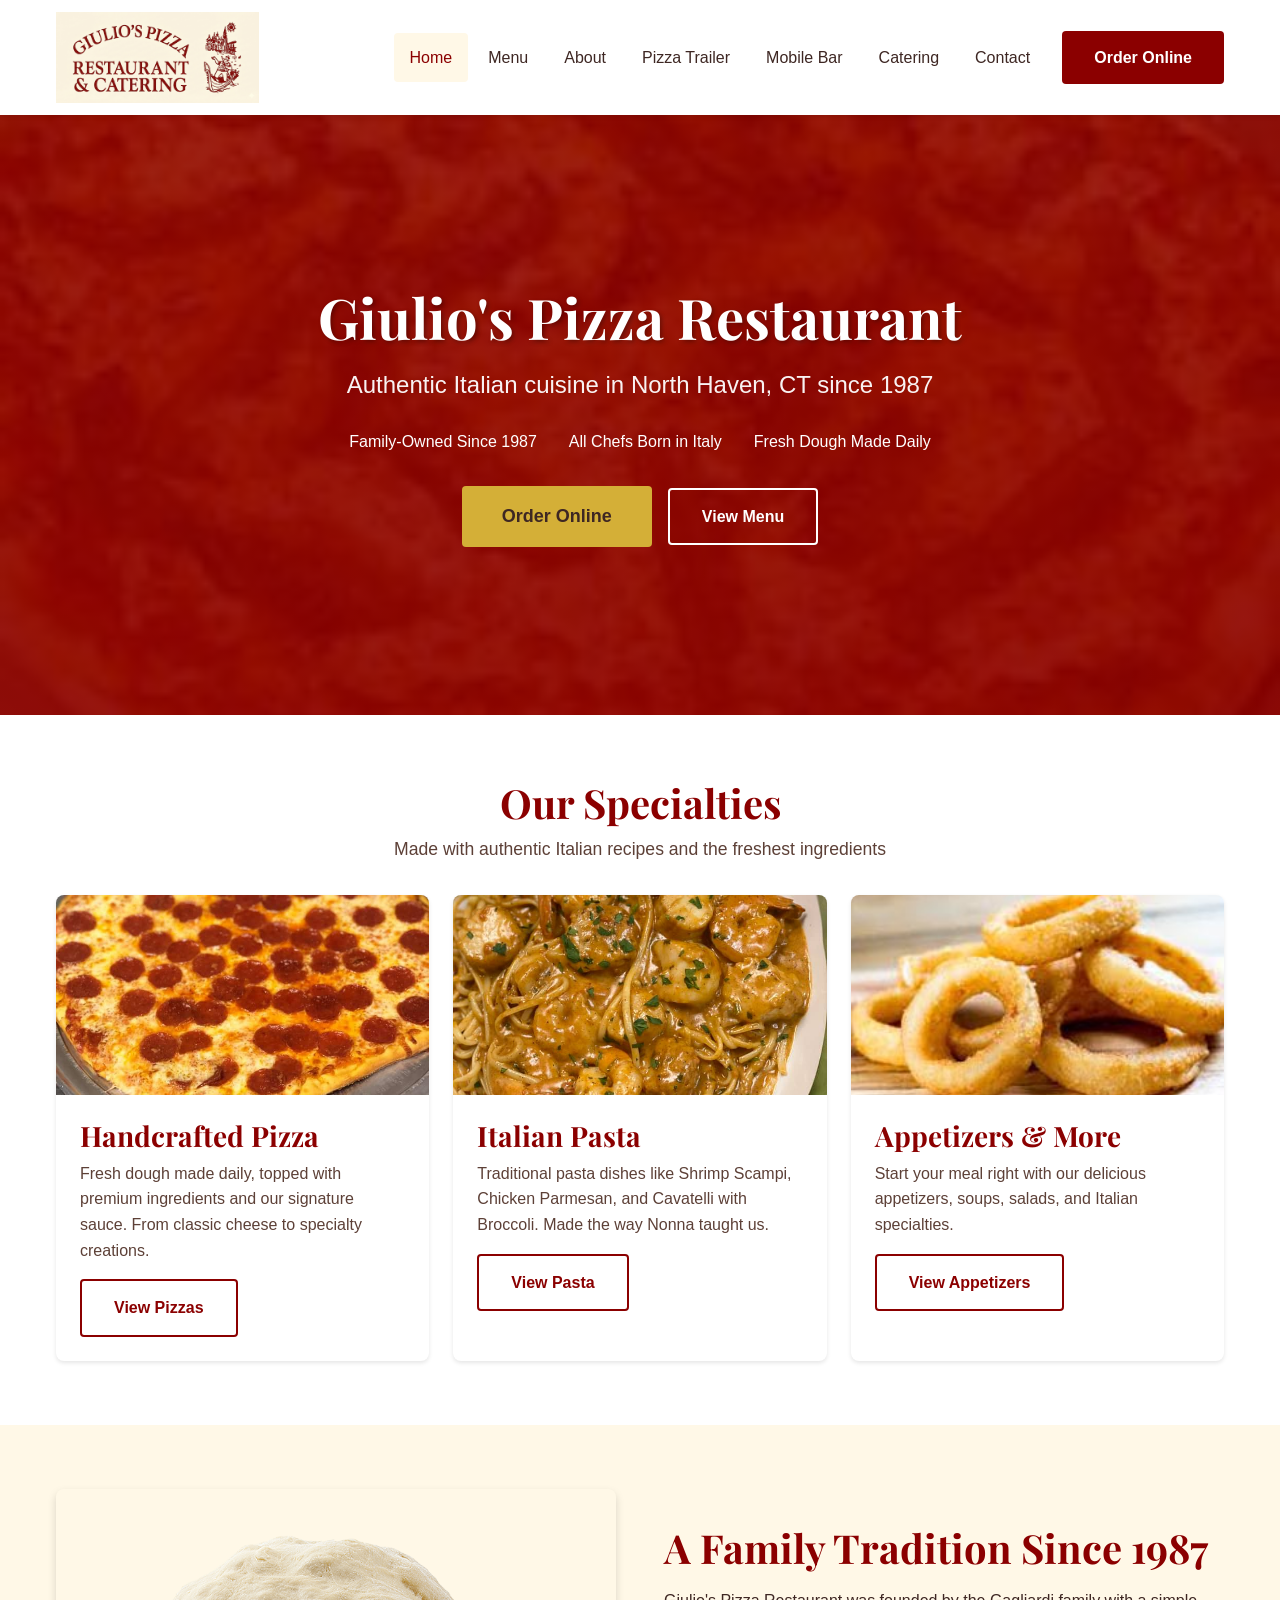
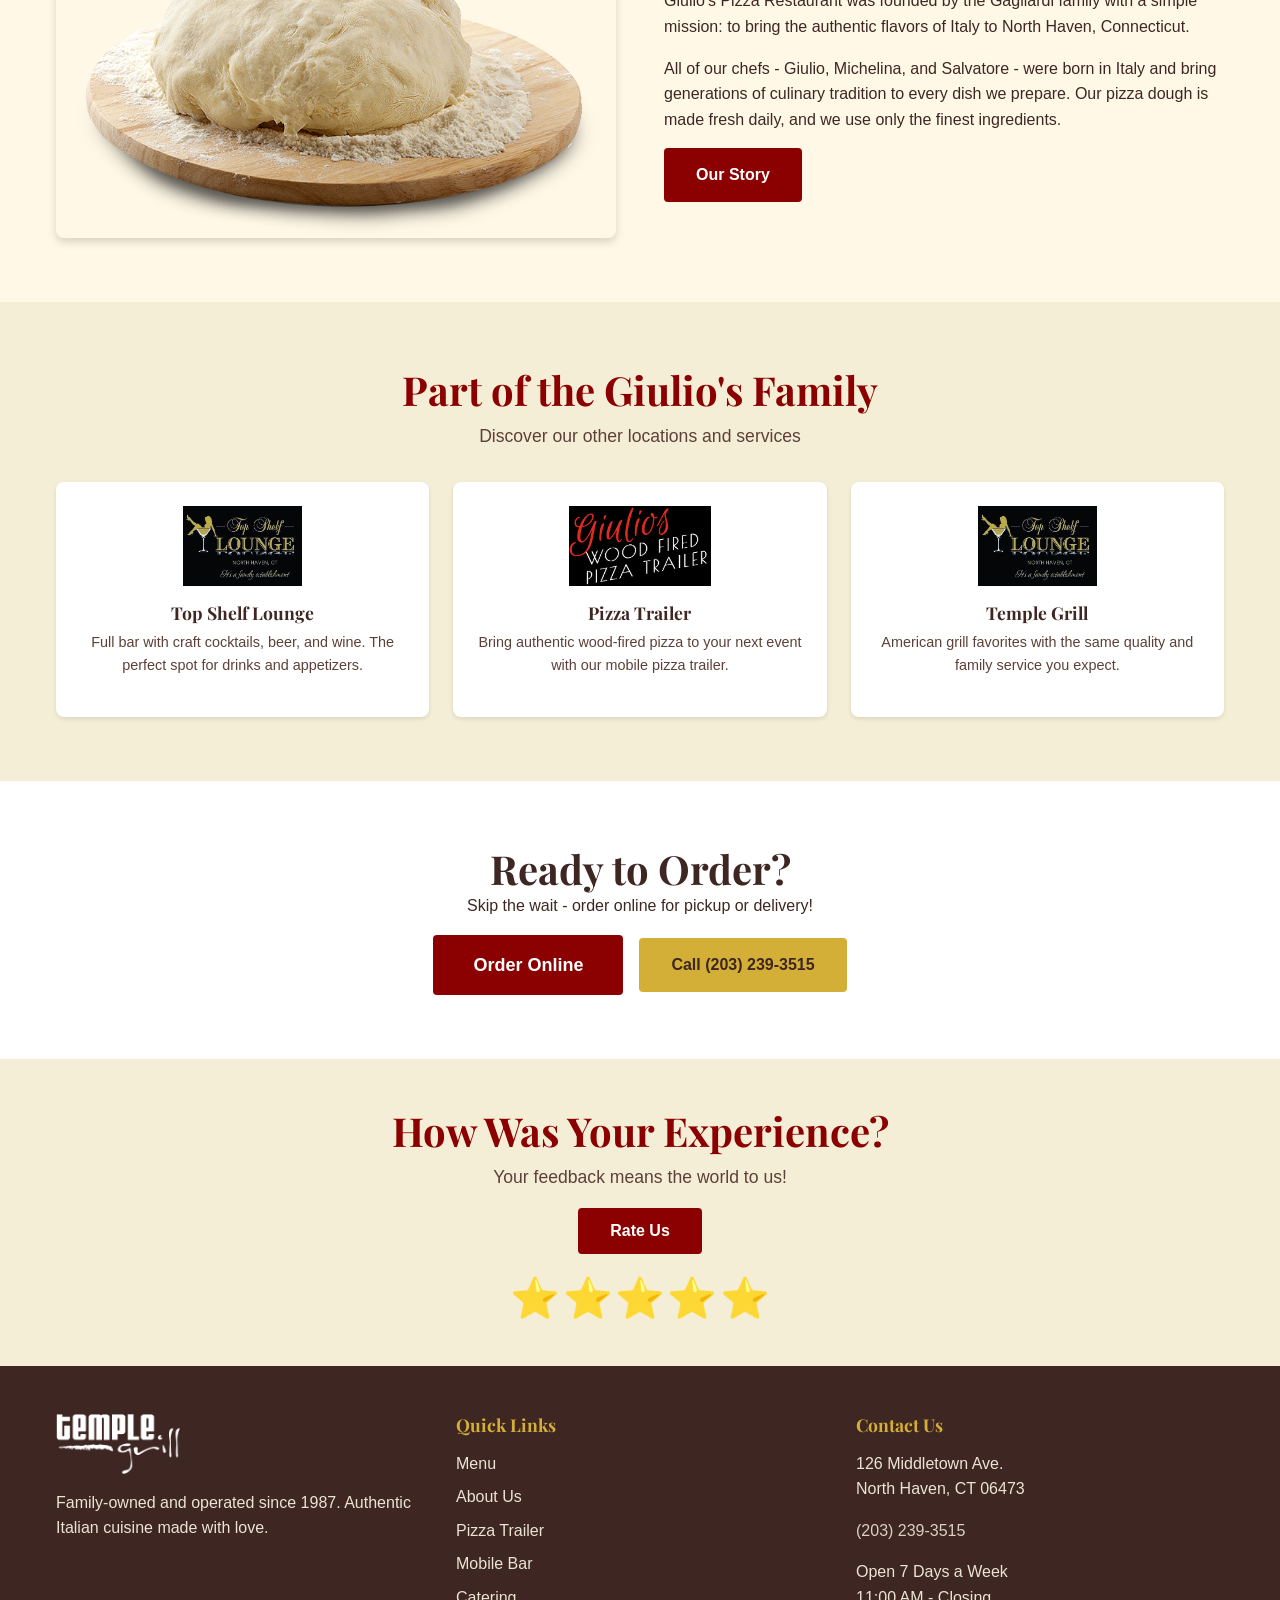
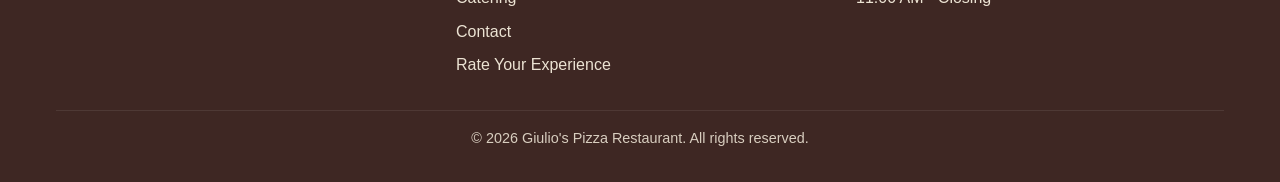
==== index.html @ 9e7b87ea "Remove review gating from the Rate Us modal The modal forked on sentiment: a "Happy" button that wen" ====
<!DOCTYPE html>
<html lang="en">
<head>
  <meta charset="UTF-8">
  <meta name="viewport" content="width=device-width, initial-scale=1.0">
  <meta name="description" content="Giulio's Pizza Restaurant in North Haven, CT - Family-owned since 1987. Authentic Italian pizza, pasta, and more. All chefs born in Italy. Fresh dough made daily. Order online!">
  <meta name="keywords" content="pizza North Haven CT, Italian restaurant North Haven, Giulio's Pizza, Italian food Connecticut">

  <!-- Open Graph -->
  <meta property="og:title" content="Giulio's Pizza Restaurant - Authentic Italian Food in North Haven, CT">
  <meta property="og:description" content="Family-owned since 1987. All chefs born in Italy. Fresh dough made daily. Pizza, pasta, Italian specialties & more.">
  <meta property="og:image" content="images/bacon-pizza-north-haven-ct.jpg">
  <meta property="og:url" content="https://giuliospizza.com">
  <meta property="og:type" content="restaurant">

  <title>Giulio's Pizza Restaurant | Authentic Italian Food | North Haven, CT</title>

  <link rel="preconnect" href="https://fonts.googleapis.com">
  <link rel="preconnect" href="https://fonts.gstatic.com" crossorigin>
  <link href="https://fonts.googleapis.com/css2?family=Playfair+Display:wght@400;600;700&display=swap" rel="stylesheet">
  <link rel="stylesheet" href="css/styles.css">

  <!-- Schema.org Restaurant Markup -->
  <script type="application/ld+json">
  {
    "@context": "https://schema.org",
    "@type": "Restaurant",
    "name": "Giulio's Pizza Restaurant",
    "image": "images/giulios-pizza-restaurant-logo.png",
    "address": {
      "@type": "PostalAddress",
      "streetAddress": "126 Middletown Ave.",
      "addressLocality": "North Haven",
      "addressRegion": "CT",
      "postalCode": "06473",
      "addressCountry": "US"
    },
    "telephone": "+1-203-239-3515",
    "url": "https://giuliospizza.com",
    "servesCuisine": ["Italian", "Pizza"],
    "priceRange": "$$",
    "openingHoursSpecification": {
      "@type": "OpeningHoursSpecification",
      "dayOfWeek": ["Monday", "Tuesday", "Wednesday", "Thursday", "Friday", "Saturday", "Sunday"],
      "opens": "11:00",
      "closes": "22:00"
    },
    "menu": "https://giuliospizza.com/menu.html",
    "acceptsReservations": "Yes",
    "foundingDate": "1987"
  }
  </script>
</head>
<body>
  <!-- Header -->
  <header class="header">
    <div class="header-inner">
      <a href="index.html" class="logo">
        <img src="images/giulios-web.png" alt="Giulio's Pizza Restaurant">
      </a>

      <button class="nav-toggle" aria-label="Toggle navigation" aria-expanded="false">
        <span></span>
        <span></span>
        <span></span>
      </button>

      <nav class="nav" id="main-nav">
        <ul class="nav-list">
          <li><a href="index.html" class="nav-link active">Home</a></li>
          <li><a href="menu.html" class="nav-link">Menu</a></li>
          <li><a href="about.html" class="nav-link">About</a></li>
          <li><a href="pizza-trailer.html" class="nav-link">Pizza Trailer</a></li>
          <li><a href="mobile-bar.html" class="nav-link">Mobile Bar</a></li>
          <li><a href="catering.html" class="nav-link">Catering</a></li>
          <li><a href="contact.html" class="nav-link">Contact</a></li>
        </ul>
        <a href="https://slicelife.com/restaurants/ct/north-haven/06473/giulio-s-pizza-restaurant/menu" class="btn btn-primary" target="_blank" rel="noopener">Order Online</a>
      </nav>
    </div>
  </header>

  <!-- Hero Section -->
  <section class="hero">
    <div class="hero-content">
      <h1>Giulio's Pizza Restaurant</h1>
      <p class="hero-tagline">Authentic Italian cuisine in North Haven, CT since 1987</p>
      <div class="hero-features">
        <span>Family-Owned Since 1987</span>
        <span>All Chefs Born in Italy</span>
        <span>Fresh Dough Made Daily</span>
      </div>
      <div class="hero-cta">
        <a href="https://slicelife.com/restaurants/ct/north-haven/06473/giulio-s-pizza-restaurant/menu" class="btn btn-secondary btn-lg" target="_blank" rel="noopener">Order Online</a>
        <a href="menu.html" class="btn btn-outline" style="border-color: white; color: white;">View Menu</a>
      </div>
    </div>
  </section>

  <!-- Featured Menu Section -->
  <section class="section featured">
    <div class="container">
      <div class="section-header">
        <h2>Our Specialties</h2>
        <p>Made with authentic Italian recipes and the freshest ingredients</p>
      </div>

      <div class="card-grid">
        <div class="card">
          <img src="images/heart-shaped-pepperoni-pizza-valentines.jpg" alt="Fresh pepperoni pizza from Giulio's" class="card-img">
          <div class="card-body">
            <h3 class="card-title">Handcrafted Pizza</h3>
            <p class="card-text">Fresh dough made daily, topped with premium ingredients and our signature sauce. From classic cheese to specialty creations.</p>
            <a href="menu.html#pizza" class="btn btn-outline">View Pizzas</a>
          </div>
        </div>

        <div class="card">
          <img src="images/shrimp-scampi-linguine-north-haven.jpg" alt="Shrimp scampi pasta at Giulio's" class="card-img">
          <div class="card-body">
            <h3 class="card-title">Italian Pasta</h3>
            <p class="card-text">Traditional pasta dishes like Shrimp Scampi, Chicken Parmesan, and Cavatelli with Broccoli. Made the way Nonna taught us.</p>
            <a href="menu.html#pasta" class="btn btn-outline">View Pasta</a>
          </div>
        </div>

        <div class="card">
          <img src="images/crispy-onion-rings-appetizer.jpg" alt="Crispy appetizers at Giulio's" class="card-img">
          <div class="card-body">
            <h3 class="card-title">Appetizers & More</h3>
            <p class="card-text">Start your meal right with our delicious appetizers, soups, salads, and Italian specialties.</p>
            <a href="menu.html#appetizers" class="btn btn-outline">View Appetizers</a>
          </div>
        </div>
      </div>
    </div>
  </section>

  <!-- About Preview Section -->
  <section class="section">
    <div class="container">
      <div class="about-preview">
        <img src="images/fresh-homemade-pizza-dough.png" alt="Fresh homemade pizza dough at Giulio's" class="about-preview-img">
        <div class="about-preview-content">
          <h2>A Family Tradition Since 1987</h2>
          <p>Giulio's Pizza Restaurant was founded by the Gagliardi family with a simple mission: to bring the authentic flavors of Italy to North Haven, Connecticut.</p>
          <p>All of our chefs - Giulio, Michelina, and Salvatore - were born in Italy and bring generations of culinary tradition to every dish we prepare. Our pizza dough is made fresh daily, and we use only the finest ingredients.</p>
          <a href="about.html" class="btn btn-primary">Our Story</a>
        </div>
      </div>
    </div>
  </section>

  <!-- Partners Section -->
  <section class="section partners">
    <div class="container">
      <div class="section-header">
        <h2>Part of the Giulio's Family</h2>
        <p>Discover our other locations and services</p>
      </div>

      <div class="partner-grid">
        <a href="#" class="partner-card">
          <img src="images/top-shelf-lounge-logo.jpg" alt="Top Shelf Lounge">
          <h3>Top Shelf Lounge</h3>
          <p>Full bar with craft cocktails, beer, and wine. The perfect spot for drinks and appetizers.</p>
        </a>

        <a href="#" class="partner-card">
          <img src="images/giulios-wood-fired-pizza-trailer-logo.png" alt="Giulio's Wood Fired Pizza Trailer">
          <h3>Pizza Trailer</h3>
          <p>Bring authentic wood-fired pizza to your next event with our mobile pizza trailer.</p>
        </a>

        <a href="#" class="partner-card">
          <img src="images/top-shelf-lounge-north-haven-ct.jpg" alt="Temple Grill" style="object-fit: cover; height: 80px; width: auto;">
          <h3>Temple Grill</h3>
          <p>American grill favorites with the same quality and family service you expect.</p>
        </a>
      </div>
    </div>
  </section>

  <!-- CTA Section -->
  <section class="section bg-white text-center">
    <div class="container">
      <h2>Ready to Order?</h2>
      <p>Skip the wait - order online for pickup or delivery!</p>
      <div class="hero-cta mt-2">
        <a href="https://slicelife.com/restaurants/ct/north-haven/06473/giulio-s-pizza-restaurant/menu" class="btn btn-primary btn-lg" target="_blank" rel="noopener">Order Online</a>
        <a href="tel:203-239-3515" class="btn btn-secondary">Call (203) 239-3515</a>
      </div>
    </div>
  </section>

  <!-- Rate Us Section -->
  <section class="rate-us-section">
    <div class="container">
      <div class="rate-us-content">
        <div class="rate-us-text">
          <h2>How Was Your Experience?</h2>
          <p>Your feedback means the world to us!</p>
          <button class="btn btn-primary" id="openRateUsModal">Rate Us</button>
        </div>
        <div class="rate-us-stars" aria-hidden="true">
          <span>&#11088;</span><span>&#11088;</span><span>&#11088;</span><span>&#11088;</span><span>&#11088;</span>
        </div>
      </div>
    </div>
  </section>

  <!-- Footer -->
  <footer class="footer">
    <div class="container">
      <div class="footer-grid">
        <div class="footer-section">
          <img src="images/giulios-pizza-logo-white.png" alt="Giulio's Pizza" class="footer-logo">
          <p>Family-owned and operated since 1987. Authentic Italian cuisine made with love.</p>
        </div>

        <div class="footer-section">
          <h4>Quick Links</h4>
          <div class="footer-links">
            <a href="menu.html">Menu</a>
            <a href="about.html">About Us</a>
            <a href="pizza-trailer.html">Pizza Trailer</a>
            <a href="mobile-bar.html">Mobile Bar</a>
            <a href="catering.html">Catering</a>
            <a href="contact.html">Contact</a>
            <a href="#" id="footerRateUsBtn">Rate Your Experience</a>
          </div>
        </div>

        <div class="footer-section">
          <h4>Contact Us</h4>
          <p>126 Middletown Ave.<br>North Haven, CT 06473</p>
          <p><a href="tel:203-239-3515">(203) 239-3515</a></p>
          <p>Open 7 Days a Week<br>11:00 AM - Closing</p>
        </div>
      </div>

      <div class="footer-bottom">
        <p>&copy; 2026 Giulio's Pizza Restaurant. All rights reserved.</p>
      </div>
    </div>
  </footer>

  <!-- Rate Us Modal -->
  <!-- Review request modal. NOTE: no sentiment gate. Everyone is shown the Google
       review button; private feedback is offered alongside it, never instead of it.
       Routing only happy customers to Google is "review gating" - prohibited by
       Google since 2018 and grounds for suspending the Business Profile.
       Do not reintroduce a Happy / Not Happy fork here. -->
  <div class="rate-modal-overlay" id="rateUsModal">
    <div class="rate-modal">
      <button class="rate-modal-close" id="closeRateUsModal">&times;</button>
      <h2 class="rate-modal-title">How Was Your Experience?</h2>
      <p class="rate-modal-subtitle">Your review helps other North Haven families know where to eat. It takes about 30 seconds.</p>
      <div class="rate-modal-links">
        <a href="https://g.page/r/CTiGdgQmreYuEAE/review" class="btn btn-primary btn-lg" target="_blank" rel="noopener">Leave a Google Review</a>
      </div>
      <p class="rate-modal-alt">Something wasn't right? <a href="contact.html" class="rate-modal-alt-link">Tell us privately instead</a></p>
    </div>
  </div>

  <script src="js/main.js"></script>
</body>
</html>
---- css/styles.css ----
/* Giulio's Pizza Restaurant - Main Stylesheet */
/* Classic Italian Trattoria Style */

/* ===== CSS Variables ===== */
:root {
  --color-primary: #8B0000;
  --color-primary-dark: #6B0000;
  --color-primary-light: #A52A2A;
  --color-cream: #FFF8E7;
  --color-cream-dark: #F5EED6;
  --color-text: #3E2723;
  --color-text-light: #5D4037;
  --color-gold: #D4AF37;
  --color-olive: #556B2F;
  --color-white: #FFFFFF;
  --color-black: #1A1A1A;

  --font-heading: 'Playfair Display', Georgia, 'Times New Roman', serif;
  --font-body: -apple-system, BlinkMacSystemFont, 'Segoe UI', Roboto, Oxygen, Ubuntu, sans-serif;

  --shadow-sm: 0 2px 4px rgba(0,0,0,0.1);
  --shadow-md: 0 4px 8px rgba(0,0,0,0.15);
  --shadow-lg: 0 8px 16px rgba(0,0,0,0.2);

  --transition: 0.3s ease;
  --max-width: 1200px;
}

/* ===== Reset & Base ===== */
*, *::before, *::after {
  box-sizing: border-box;
  margin: 0;
  padding: 0;
}

html {
  scroll-behavior: smooth;
}

body {
  font-family: var(--font-body);
  font-size: 16px;
  line-height: 1.6;
  color: var(--color-text);
  background-color: var(--color-cream);
}

img {
  max-width: 100%;
  height: auto;
  display: block;
}

a {
  color: var(--color-primary);
  text-decoration: none;
  transition: color var(--transition);
}

a:hover {
  color: var(--color-primary-dark);
}

ul, ol {
  list-style: none;
}

/* ===== Typography ===== */
h1, h2, h3, h4, h5, h6 {
  font-family: var(--font-heading);
  font-weight: 700;
  line-height: 1.2;
  color: var(--color-text);
}

h1 { font-size: 2.5rem; }
h2 { font-size: 2rem; }
h3 { font-size: 1.5rem; }
h4 { font-size: 1.25rem; }

@media (min-width: 768px) {
  h1 { font-size: 3.5rem; }
  h2 { font-size: 2.5rem; }
  h3 { font-size: 1.75rem; }
}

p {
  margin-bottom: 1rem;
}

/* ===== Layout Utilities ===== */
.container {
  width: 100%;
  max-width: var(--max-width);
  margin: 0 auto;
  padding: 0 1rem;
}

.section {
  padding: 3rem 0;
}

@media (min-width: 768px) {
  .section {
    padding: 4rem 0;
  }
}

.section-header {
  text-align: center;
  margin-bottom: 2rem;
}

.section-header h2 {
  color: var(--color-primary);
  margin-bottom: 0.5rem;
}

.section-header p {
  color: var(--color-text-light);
  font-size: 1.1rem;
}

/* ===== Buttons ===== */
.btn {
  display: inline-block;
  padding: 0.875rem 2rem;
  font-size: 1rem;
  font-weight: 600;
  text-align: center;
  text-decoration: none;
  border: none;
  border-radius: 4px;
  cursor: pointer;
  transition: all var(--transition);
}

.btn-primary {
  background-color: var(--color-primary);
  color: var(--color-white);
}

.btn-primary:hover {
  background-color: var(--color-primary-dark);
  color: var(--color-white);
  transform: translateY(-2px);
  box-shadow: var(--shadow-md);
}

.btn-secondary {
  background-color: var(--color-gold);
  color: var(--color-text);
}

.btn-secondary:hover {
  background-color: #C9A227;
  color: var(--color-text);
  transform: translateY(-2px);
  box-shadow: var(--shadow-md);
}

.btn-outline {
  background-color: transparent;
  border: 2px solid var(--color-primary);
  color: var(--color-primary);
}

.btn-outline:hover {
  background-color: var(--color-primary);
  color: var(--color-white);
}

.btn-lg {
  padding: 1rem 2.5rem;
  font-size: 1.125rem;
}

/* ===== Header & Navigation ===== */
.header {
  background-color: var(--color-white);
  box-shadow: var(--shadow-sm);
  position: sticky;
  top: 0;
  z-index: 1000;
}

.header-inner {
  display: flex;
  justify-content: space-between;
  align-items: center;
  padding: 0.75rem 1rem;
  max-width: var(--max-width);
  margin: 0 auto;
}

.logo img {
  height: 78px;
  width: auto;
}

@media (min-width: 768px) {
  .logo img {
    height: 91px;
  }
}

.nav-toggle {
  display: flex;
  flex-direction: column;
  gap: 5px;
  background: none;
  border: none;
  cursor: pointer;
  padding: 0.5rem;
}

.nav-toggle span {
  display: block;
  width: 25px;
  height: 3px;
  background-color: var(--color-primary);
  border-radius: 2px;
  transition: var(--transition);
}

.nav-toggle.active span:nth-child(1) {
  transform: rotate(45deg) translate(6px, 6px);
}

.nav-toggle.active span:nth-child(2) {
  opacity: 0;
}

.nav-toggle.active span:nth-child(3) {
  transform: rotate(-45deg) translate(6px, -6px);
}

@media (min-width: 768px) {
  .nav-toggle {
    display: none;
  }
}

.nav {
  display: none;
  position: absolute;
  top: 100%;
  left: 0;
  right: 0;
  background-color: var(--color-white);
  box-shadow: var(--shadow-md);
  padding: 1rem;
}

.nav.active {
  display: block;
}

@media (min-width: 768px) {
  .nav {
    display: flex;
    position: static;
    box-shadow: none;
    padding: 0;
    gap: 0.5rem;
  }
}

.nav-list {
  display: flex;
  flex-direction: column;
  gap: 0.5rem;
}

@media (min-width: 768px) {
  .nav-list {
    flex-direction: row;
    align-items: center;
    gap: 0.25rem;
  }
}

.nav-link {
  display: block;
  padding: 0.75rem 1rem;
  color: var(--color-text);
  font-weight: 500;
  border-radius: 4px;
  transition: all var(--transition);
}

.nav-link:hover,
.nav-link.active {
  background-color: var(--color-cream);
  color: var(--color-primary);
}

.nav .btn {
  margin-top: 0.5rem;
}

@media (min-width: 768px) {
  .nav .btn {
    margin-top: 0;
    margin-left: 0.5rem;
  }
}

/* ===== Hero Section ===== */
.hero {
  background: linear-gradient(rgba(139, 0, 0, 0.85), rgba(139, 0, 0, 0.9)),
              url('../images/bacon-pizza-north-haven-ct.jpg') center/cover;
  color: var(--color-white);
  text-align: center;
  padding: 4rem 1rem;
  min-height: 500px;
  display: flex;
  align-items: center;
  justify-content: center;
}

@media (min-width: 768px) {
  .hero {
    padding: 6rem 2rem;
    min-height: 600px;
  }
}

.hero-content {
  max-width: 800px;
}

.hero h1 {
  color: var(--color-white);
  margin-bottom: 1rem;
  text-shadow: 2px 2px 4px rgba(0,0,0,0.3);
}

.hero-tagline {
  font-size: 1.25rem;
  margin-bottom: 1.5rem;
  opacity: 0.95;
}

@media (min-width: 768px) {
  .hero-tagline {
    font-size: 1.5rem;
  }
}

.hero-features {
  display: flex;
  flex-wrap: wrap;
  justify-content: center;
  gap: 1rem 2rem;
  margin-bottom: 2rem;
  font-size: 1rem;
}

.hero-features span {
  display: flex;
  align-items: center;
  gap: 0.5rem;
}

.hero-cta {
  display: flex;
  flex-direction: column;
  gap: 1rem;
  align-items: center;
}

@media (min-width: 480px) {
  .hero-cta {
    flex-direction: row;
    justify-content: center;
  }
}

/* ===== Cards & Grid ===== */
.card-grid {
  display: grid;
  gap: 1.5rem;
}

@media (min-width: 768px) {
  .card-grid {
    grid-template-columns: repeat(2, 1fr);
  }
}

@media (min-width: 1024px) {
  .card-grid {
    grid-template-columns: repeat(3, 1fr);
  }
}

.card {
  background-color: var(--color-white);
  border-radius: 8px;
  overflow: hidden;
  box-shadow: var(--shadow-sm);
  transition: all var(--transition);
}

.card:hover {
  transform: translateY(-4px);
  box-shadow: var(--shadow-lg);
}

.card-img {
  width: 100%;
  height: 200px;
  object-fit: cover;
}

.card-body {
  padding: 1.5rem;
}

.card-title {
  color: var(--color-primary);
  margin-bottom: 0.5rem;
}

.card-text {
  color: var(--color-text-light);
  margin-bottom: 1rem;
}

/* ===== Featured Section ===== */
.featured {
  background-color: var(--color-white);
}

/* ===== About Preview ===== */
.about-preview {
  display: grid;
  gap: 2rem;
  align-items: center;
}

@media (min-width: 768px) {
  .about-preview {
    grid-template-columns: 1fr 1fr;
    gap: 3rem;
  }
}

.about-preview-img {
  border-radius: 8px;
  box-shadow: var(--shadow-md);
}

.about-preview-content h2 {
  color: var(--color-primary);
  margin-bottom: 1rem;
}

/* ===== Partner Links ===== */
.partners {
  background-color: var(--color-cream-dark);
}

.partner-grid {
  display: grid;
  gap: 1.5rem;
}

@media (min-width: 768px) {
  .partner-grid {
    grid-template-columns: repeat(3, 1fr);
  }
}

.partner-card {
  background-color: var(--color-white);
  border-radius: 8px;
  padding: 1.5rem;
  text-align: center;
  box-shadow: var(--shadow-sm);
  transition: all var(--transition);
}

.partner-card:hover {
  transform: translateY(-4px);
  box-shadow: var(--shadow-md);
}

.partner-card img {
  max-height: 80px;
  margin: 0 auto 1rem;
}

.partner-card h3 {
  color: var(--color-text);
  margin-bottom: 0.5rem;
  font-size: 1.1rem;
}

.partner-card p {
  color: var(--color-text-light);
  font-size: 0.9rem;
}

/* ===== Menu Page ===== */
.menu-header {
  background: linear-gradient(rgba(139, 0, 0, 0.9), rgba(139, 0, 0, 0.95)),
              url('../images/fresh-homemade-pizza-dough.png') center/cover;
  color: var(--color-white);
  text-align: center;
  padding: 3rem 1rem;
}

.menu-header h1 {
  color: var(--color-white);
}

.menu-nav {
  background-color: var(--color-white);
  padding: 1rem;
  position: sticky;
  top: 103px;
  z-index: 100;
  box-shadow: var(--shadow-sm);
  overflow-x: auto;
}

@media (min-width: 768px) {
  .menu-nav {
    top: 116px;
  }
}

.menu-nav-list {
  display: flex;
  gap: 0.5rem;
  justify-content: flex-start;
  min-width: max-content;
}

@media (min-width: 1024px) {
  .menu-nav-list {
    justify-content: center;
    flex-wrap: wrap;
  }
}

.menu-nav-link {
  padding: 0.5rem 1rem;
  font-size: 0.9rem;
  white-space: nowrap;
  border-radius: 4px;
  color: var(--color-text);
}

.menu-nav-link:hover,
.menu-nav-link.active {
  background-color: var(--color-primary);
  color: var(--color-white);
}

.menu-section {
  padding: 2rem 0;
  border-bottom: 1px solid var(--color-cream-dark);
}

.menu-section:last-child {
  border-bottom: none;
}

.menu-section h2 {
  color: var(--color-primary);
  text-align: center;
  margin-bottom: 1.5rem;
  padding-bottom: 0.5rem;
  border-bottom: 2px solid var(--color-gold);
  display: inline-block;
  width: 100%;
}

.menu-category {
  margin-bottom: 2rem;
}

.menu-category h3 {
  color: var(--color-text);
  margin-bottom: 1rem;
  font-size: 1.25rem;
}

.menu-items {
  display: grid;
  gap: 1rem;
}

@media (min-width: 768px) {
  .menu-items {
    grid-template-columns: repeat(2, 1fr);
  }
}

.menu-item {
  background-color: var(--color-white);
  padding: 1rem;
  border-radius: 4px;
  display: flex;
  justify-content: space-between;
  gap: 1rem;
}

.menu-item-name {
  font-weight: 600;
  color: var(--color-text);
}

.menu-item-desc {
  font-size: 0.9rem;
  color: var(--color-text-light);
  margin-top: 0.25rem;
}

.menu-item-price {
  font-weight: 600;
  color: var(--color-primary);
  white-space: nowrap;
}

.menu-note {
  background-color: var(--color-cream-dark);
  padding: 1rem;
  border-radius: 4px;
  font-size: 0.9rem;
  color: var(--color-text-light);
  text-align: center;
  margin-top: 1rem;
}

/* ===== About Page ===== */
.about-header {
  background: linear-gradient(rgba(139, 0, 0, 0.9), rgba(139, 0, 0, 0.95)),
              url('../images/fresh-homemade-pizza-dough.png') center/cover;
  color: var(--color-white);
  text-align: center;
  padding: 3rem 1rem;
}

.about-header h1 {
  color: var(--color-white);
}

.story-section {
  display: grid;
  gap: 2rem;
  align-items: center;
}

@media (min-width: 768px) {
  .story-section {
    grid-template-columns: 1fr 1fr;
    gap: 3rem;
  }
}

.story-content h2 {
  color: var(--color-primary);
  margin-bottom: 1rem;
}

.story-img {
  border-radius: 8px;
  box-shadow: var(--shadow-md);
}

.chefs-section {
  background-color: var(--color-white);
}

.chef-grid {
  display: grid;
  gap: 2rem;
}

@media (min-width: 768px) {
  .chef-grid {
    grid-template-columns: repeat(3, 1fr);
  }
}

.chef-card {
  text-align: center;
  padding: 2rem;
  background-color: var(--color-cream);
  border-radius: 8px;
}

.chef-card h3 {
  color: var(--color-primary);
  margin-bottom: 0.5rem;
}

.chef-card .role {
  font-style: italic;
  color: var(--color-text-light);
  margin-bottom: 0.5rem;
}

.chef-card .origin {
  color: var(--color-gold);
  font-weight: 600;
}

.values-grid {
  display: grid;
  gap: 1.5rem;
}

@media (min-width: 768px) {
  .values-grid {
    grid-template-columns: repeat(3, 1fr);
  }
}

.value-card {
  text-align: center;
  padding: 2rem;
  background-color: var(--color-white);
  border-radius: 8px;
  box-shadow: var(--shadow-sm);
}

.value-card h3 {
  color: var(--color-primary);
  margin-bottom: 0.5rem;
}

/* ===== Catering Page ===== */
.catering-header {
  background: linear-gradient(rgba(139, 0, 0, 0.85), rgba(139, 0, 0, 0.9)),
              url('../images/wedding-catering-table-setting.jpg') center/cover;
  color: var(--color-white);
  text-align: center;
  padding: 3rem 1rem;
}

.catering-header h1 {
  color: var(--color-white);
}

.event-types {
  display: grid;
  gap: 1rem;
  text-align: center;
}

@media (min-width: 768px) {
  .event-types {
    grid-template-columns: repeat(5, 1fr);
  }
}

.event-type {
  background-color: var(--color-white);
  padding: 1.5rem 1rem;
  border-radius: 8px;
  box-shadow: var(--shadow-sm);
}

.event-type h3 {
  color: var(--color-primary);
  font-size: 1rem;
}

.package-grid {
  display: grid;
  gap: 1.5rem;
}

@media (min-width: 768px) {
  .package-grid {
    grid-template-columns: repeat(2, 1fr);
  }
}

@media (min-width: 1024px) {
  .package-grid {
    grid-template-columns: repeat(4, 1fr);
  }
}

.package-card {
  background-color: var(--color-white);
  border-radius: 8px;
  overflow: hidden;
  box-shadow: var(--shadow-sm);
  text-align: center;
}

.package-card img {
  width: 100%;
  height: 180px;
  object-fit: cover;
}

.package-card-body {
  padding: 1.5rem;
}

.package-card h3 {
  color: var(--color-primary);
  margin-bottom: 0.5rem;
}

.catering-cta {
  background-color: var(--color-cream-dark);
  text-align: center;
}

.catering-cta-buttons {
  display: flex;
  flex-direction: column;
  gap: 1rem;
  align-items: center;
  margin-top: 1.5rem;
}

@media (min-width: 480px) {
  .catering-cta-buttons {
    flex-direction: row;
    justify-content: center;
  }
}

/* ===== Contact Form ===== */
.contact-form {
  background-color: var(--color-white);
  padding: 2rem;
  border-radius: 8px;
  box-shadow: var(--shadow-sm);
  max-width: 600px;
  margin: 0 auto;
}

.form-group {
  margin-bottom: 1.5rem;
}

.form-group label {
  display: block;
  font-weight: 600;
  margin-bottom: 0.5rem;
  color: var(--color-text);
}

.form-group input,
.form-group textarea,
.form-group select {
  width: 100%;
  padding: 0.75rem;
  border: 1px solid var(--color-cream-dark);
  border-radius: 4px;
  font-size: 1rem;
  font-family: inherit;
  transition: border-color var(--transition);
}

.form-group input:focus,
.form-group textarea:focus,
.form-group select:focus {
  outline: none;
  border-color: var(--color-primary);
}

.form-group textarea {
  min-height: 120px;
  resize: vertical;
}

/* ===== Contact Page ===== */
.contact-header {
  background: linear-gradient(rgba(139, 0, 0, 0.9), rgba(139, 0, 0, 0.95)),
              url('../images/restaurant-dining-catering-event.jpg') center/cover;
  color: var(--color-white);
  text-align: center;
  padding: 3rem 1rem;
}

.contact-header h1 {
  color: var(--color-white);
}

.contact-grid {
  display: grid;
  gap: 2rem;
}

@media (min-width: 768px) {
  .contact-grid {
    grid-template-columns: 1fr 1fr;
  }
}

.contact-info-card {
  background-color: var(--color-white);
  padding: 2rem;
  border-radius: 8px;
  box-shadow: var(--shadow-sm);
}

.contact-info-card h2 {
  color: var(--color-primary);
  margin-bottom: 1.5rem;
}

.contact-item {
  display: flex;
  gap: 1rem;
  margin-bottom: 1.5rem;
}

.contact-item h3 {
  font-size: 1rem;
  margin-bottom: 0.25rem;
}

.contact-item p {
  margin: 0;
  color: var(--color-text-light);
}

.contact-item a {
  color: var(--color-primary);
}

.map-container {
  border-radius: 8px;
  overflow: hidden;
  box-shadow: var(--shadow-sm);
  height: 100%;
  min-height: 300px;
}

.map-container iframe {
  width: 100%;
  height: 100%;
  min-height: 300px;
  border: none;
}

/* ===== Photo Gallery ===== */
.gallery-grid {
  display: grid;
  gap: 1rem;
  grid-template-columns: repeat(2, 1fr);
}

@media (min-width: 768px) {
  .gallery-grid {
    grid-template-columns: repeat(3, 1fr);
  }
}

@media (min-width: 1024px) {
  .gallery-grid {
    grid-template-columns: repeat(4, 1fr);
  }
}

.gallery-item {
  border-radius: 8px;
  overflow: hidden;
  aspect-ratio: 1;
}

.gallery-item img {
  width: 100%;
  height: 100%;
  object-fit: cover;
  transition: transform var(--transition);
}

.gallery-item:hover img {
  transform: scale(1.05);
}

/* ===== Footer ===== */
.footer {
  background-color: var(--color-text);
  color: var(--color-cream);
  padding: 3rem 0 1rem;
}

.footer-grid {
  display: grid;
  gap: 2rem;
  margin-bottom: 2rem;
}

@media (min-width: 768px) {
  .footer-grid {
    grid-template-columns: repeat(3, 1fr);
  }
}

.footer-section h4 {
  color: var(--color-gold);
  margin-bottom: 1rem;
  font-size: 1.1rem;
}

.footer-section p,
.footer-section a {
  color: var(--color-cream);
  opacity: 0.9;
}

.footer-section a:hover {
  color: var(--color-gold);
  opacity: 1;
}

.footer-links {
  display: flex;
  flex-direction: column;
  gap: 0.5rem;
}

.footer-logo {
  max-height: 60px;
  margin-bottom: 1rem;
}

.footer-social {
  display: flex;
  gap: 1rem;
  margin-top: 1rem;
}

.footer-social a {
  display: flex;
  align-items: center;
  justify-content: center;
  width: 40px;
  height: 40px;
  background-color: rgba(255,255,255,0.1);
  border-radius: 50%;
  transition: background-color var(--transition);
}

.footer-social a:hover {
  background-color: var(--color-primary);
}

.footer-bottom {
  border-top: 1px solid rgba(255,255,255,0.1);
  padding-top: 1rem;
  text-align: center;
  font-size: 0.9rem;
  opacity: 0.8;
}

/* ===== Utility Classes ===== */
.text-center { text-align: center; }
.text-primary { color: var(--color-primary); }
.text-gold { color: var(--color-gold); }
.bg-white { background-color: var(--color-white); }
.bg-cream { background-color: var(--color-cream); }
.mt-1 { margin-top: 0.5rem; }
.mt-2 { margin-top: 1rem; }
.mt-3 { margin-top: 1.5rem; }
.mb-1 { margin-bottom: 0.5rem; }
.mb-2 { margin-bottom: 1rem; }
.mb-3 { margin-bottom: 1.5rem; }

/* ===== Accessibility ===== */
.sr-only {
  position: absolute;
  width: 1px;
  height: 1px;
  padding: 0;
  margin: -1px;
  overflow: hidden;
  clip: rect(0, 0, 0, 0);
  white-space: nowrap;
  border: 0;
}

:focus {
  outline: 2px solid var(--color-primary);
  outline-offset: 2px;
}

:focus:not(:focus-visible) {
  outline: none;
}

:focus-visible {
  outline: 2px solid var(--color-primary);
  outline-offset: 2px;
}

/* ===== Rate Us Section ===== */
.rate-us-section {
  background-color: var(--color-cream-dark);
  padding: 3rem 0;
  text-align: center;
}

.rate-us-content {
  display: flex;
  flex-direction: column;
  align-items: center;
  gap: 1.5rem;
}

.rate-us-text h2 {
  color: var(--color-primary);
  margin-bottom: 0.5rem;
}

.rate-us-text p {
  color: var(--color-text-light);
  font-size: 1.1rem;
  margin-bottom: 1rem;
}

.rate-us-stars {
  display: flex;
  gap: 0.15rem;
  flex-shrink: 0;
}

.rate-us-stars span {
  font-size: 2rem;
  line-height: 1;
  display: inline-block;
  transition: transform var(--transition);
}

.rate-us-stars span:hover {
  transform: scale(1.2) rotate(5deg);
}

@media (min-width: 768px) {
  .rate-us-stars span { font-size: 2.5rem; }
}

/* ===== Rate Us Modal ===== */
.rate-modal-overlay {
  position: fixed;
  top: 0;
  left: 0;
  width: 100%;
  height: 100%;
  background-color: rgba(0, 0, 0, 0.6);
  z-index: 2000;
  display: flex;
  align-items: center;
  justify-content: center;
  opacity: 0;
  visibility: hidden;
  transition: opacity var(--transition), visibility var(--transition);
}

.rate-modal-overlay.active {
  opacity: 1;
  visibility: visible;
}

.rate-modal {
  background-color: var(--color-white);
  border-radius: 12px;
  padding: 2.5rem 2rem;
  max-width: 480px;
  width: 90%;
  text-align: center;
  position: relative;
  box-shadow: var(--shadow-lg);
  transform: scale(0.85);
  transition: transform var(--transition);
}

.rate-modal-overlay.active .rate-modal {
  transform: scale(1);
}

.rate-modal-close {
  position: absolute;
  top: 0.75rem;
  right: 0.75rem;
  width: 36px;
  height: 36px;
  border-radius: 50%;
  border: none;
  background-color: var(--color-cream-dark);
  font-size: 1.25rem;
  cursor: pointer;
  display: flex;
  align-items: center;
  justify-content: center;
  transition: background-color var(--transition);
  color: var(--color-text);
  line-height: 1;
}

.rate-modal-close:hover {
  background-color: var(--color-primary);
  color: var(--color-white);
}

.rate-modal-title {
  color: var(--color-primary);
  margin-bottom: 0.5rem;
  font-size: 1.75rem;
}

.rate-modal-subtitle {
  color: var(--color-text-light);
  margin-bottom: 2rem;
}

.rate-modal-links {
  display: flex;
  flex-direction: column;
  gap: 0.75rem;
}

.rate-modal-links .btn {
  width: 100%;
}

.rate-modal-alt {
  margin-top: 1.25rem;
  margin-bottom: 0;
  font-size: 0.88rem;
  color: var(--color-text-light);
}

.rate-modal-alt-link {
  color: var(--color-primary);
  text-decoration: underline;
}

.rate-modal-alt-link:hover {
  color: var(--color-primary-dark);
}
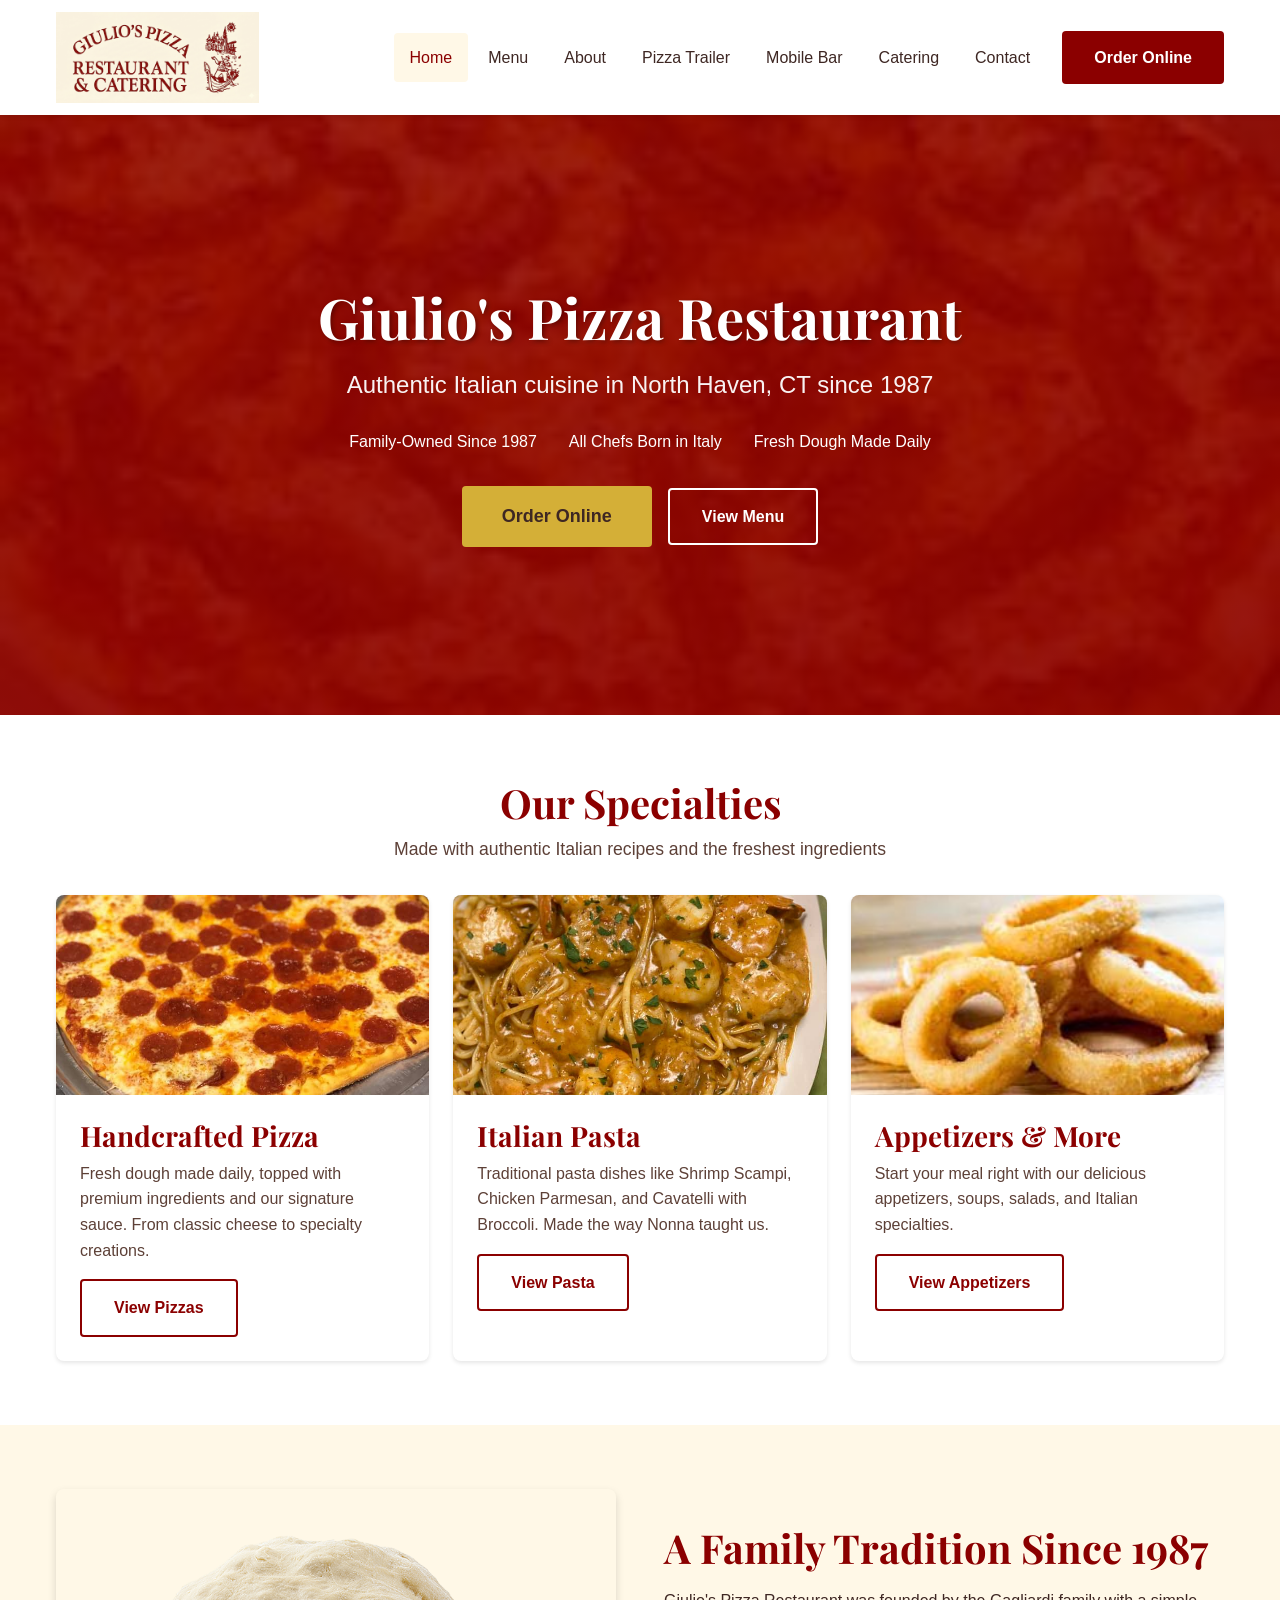
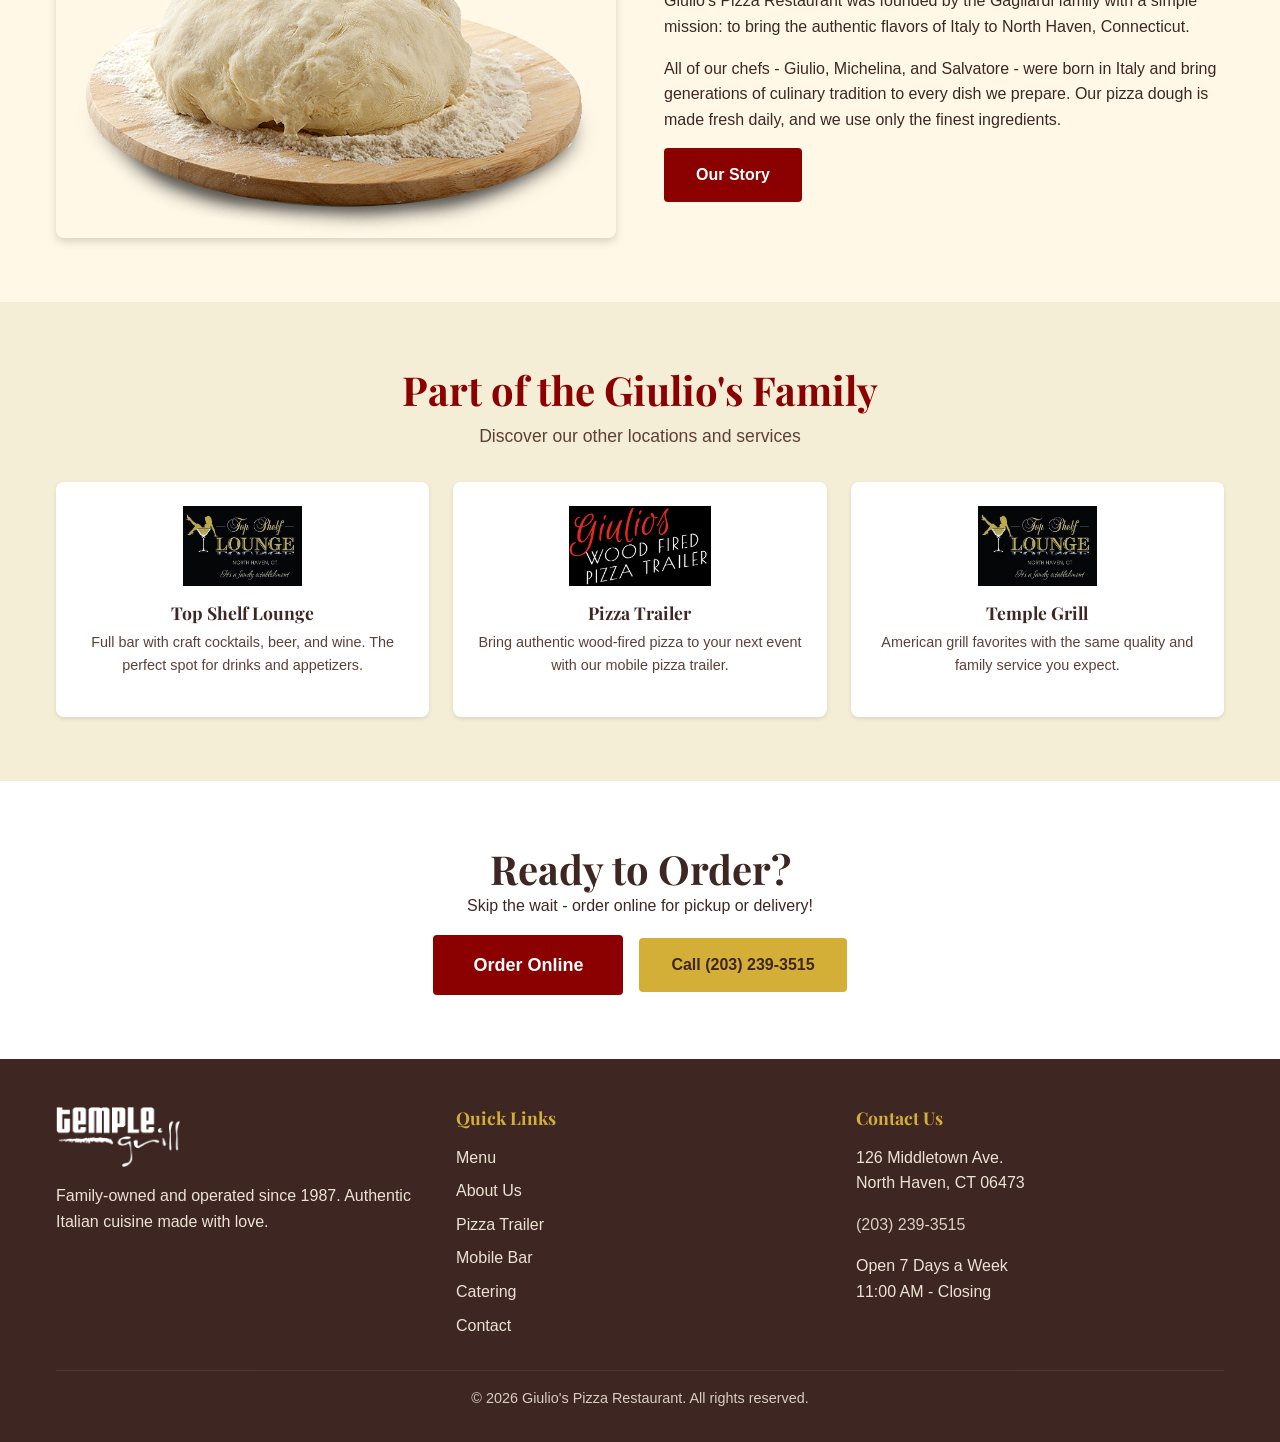
==== commit 57720c73: "Remove Rate Your Experience section and modal from all pages Reverts 9e7b87e and 97216ea. Also ignor" ====
--- a/index.html
+++ b/index.html
@@ -193,22 +193,6 @@
     </div>
   </section>
 
-  <!-- Rate Us Section -->
-  <section class="rate-us-section">
-    <div class="container">
-      <div class="rate-us-content">
-        <div class="rate-us-text">
-          <h2>How Was Your Experience?</h2>
-          <p>Your feedback means the world to us!</p>
-          <button class="btn btn-primary" id="openRateUsModal">Rate Us</button>
-        </div>
-        <div class="rate-us-stars" aria-hidden="true">
-          <span>&#11088;</span><span>&#11088;</span><span>&#11088;</span><span>&#11088;</span><span>&#11088;</span>
-        </div>
-      </div>
-    </div>
-  </section>
-
   <!-- Footer -->
   <footer class="footer">
     <div class="container">
@@ -227,7 +211,6 @@
             <a href="mobile-bar.html">Mobile Bar</a>
             <a href="catering.html">Catering</a>
             <a href="contact.html">Contact</a>
-            <a href="#" id="footerRateUsBtn">Rate Your Experience</a>
           </div>
         </div>
 
@@ -245,24 +228,6 @@
     </div>
   </footer>
 
-  <!-- Rate Us Modal -->
-  <!-- Review request modal. NOTE: no sentiment gate. Everyone is shown the Google
-       review button; private feedback is offered alongside it, never instead of it.
-       Routing only happy customers to Google is "review gating" - prohibited by
-       Google since 2018 and grounds for suspending the Business Profile.
-       Do not reintroduce a Happy / Not Happy fork here. -->
-  <div class="rate-modal-overlay" id="rateUsModal">
-    <div class="rate-modal">
-      <button class="rate-modal-close" id="closeRateUsModal">&times;</button>
-      <h2 class="rate-modal-title">How Was Your Experience?</h2>
-      <p class="rate-modal-subtitle">Your review helps other North Haven families know where to eat. It takes about 30 seconds.</p>
-      <div class="rate-modal-links">
-        <a href="https://g.page/r/CTiGdgQmreYuEAE/review" class="btn btn-primary btn-lg" target="_blank" rel="noopener">Leave a Google Review</a>
-      </div>
-      <p class="rate-modal-alt">Something wasn't right? <a href="contact.html" class="rate-modal-alt-link">Tell us privately instead</a></p>
-    </div>
-  </div>
-
   <script src="js/main.js"></script>
 </body>
 </html>
--- a/css/styles.css
+++ b/css/styles.css
@@ -1098,149 +1098,3 @@
   outline: 2px solid var(--color-primary);
   outline-offset: 2px;
 }
-
-/* ===== Rate Us Section ===== */
-.rate-us-section {
-  background-color: var(--color-cream-dark);
-  padding: 3rem 0;
-  text-align: center;
-}
-
-.rate-us-content {
-  display: flex;
-  flex-direction: column;
-  align-items: center;
-  gap: 1.5rem;
-}
-
-.rate-us-text h2 {
-  color: var(--color-primary);
-  margin-bottom: 0.5rem;
-}
-
-.rate-us-text p {
-  color: var(--color-text-light);
-  font-size: 1.1rem;
-  margin-bottom: 1rem;
-}
-
-.rate-us-stars {
-  display: flex;
-  gap: 0.15rem;
-  flex-shrink: 0;
-}
-
-.rate-us-stars span {
-  font-size: 2rem;
-  line-height: 1;
-  display: inline-block;
-  transition: transform var(--transition);
-}
-
-.rate-us-stars span:hover {
-  transform: scale(1.2) rotate(5deg);
-}
-
-@media (min-width: 768px) {
-  .rate-us-stars span { font-size: 2.5rem; }
-}
-
-/* ===== Rate Us Modal ===== */
-.rate-modal-overlay {
-  position: fixed;
-  top: 0;
-  left: 0;
-  width: 100%;
-  height: 100%;
-  background-color: rgba(0, 0, 0, 0.6);
-  z-index: 2000;
-  display: flex;
-  align-items: center;
-  justify-content: center;
-  opacity: 0;
-  visibility: hidden;
-  transition: opacity var(--transition), visibility var(--transition);
-}
-
-.rate-modal-overlay.active {
-  opacity: 1;
-  visibility: visible;
-}
-
-.rate-modal {
-  background-color: var(--color-white);
-  border-radius: 12px;
-  padding: 2.5rem 2rem;
-  max-width: 480px;
-  width: 90%;
-  text-align: center;
-  position: relative;
-  box-shadow: var(--shadow-lg);
-  transform: scale(0.85);
-  transition: transform var(--transition);
-}
-
-.rate-modal-overlay.active .rate-modal {
-  transform: scale(1);
-}
-
-.rate-modal-close {
-  position: absolute;
-  top: 0.75rem;
-  right: 0.75rem;
-  width: 36px;
-  height: 36px;
-  border-radius: 50%;
-  border: none;
-  background-color: var(--color-cream-dark);
-  font-size: 1.25rem;
-  cursor: pointer;
-  display: flex;
-  align-items: center;
-  justify-content: center;
-  transition: background-color var(--transition);
-  color: var(--color-text);
-  line-height: 1;
-}
-
-.rate-modal-close:hover {
-  background-color: var(--color-primary);
-  color: var(--color-white);
-}
-
-.rate-modal-title {
-  color: var(--color-primary);
-  margin-bottom: 0.5rem;
-  font-size: 1.75rem;
-}
-
-.rate-modal-subtitle {
-  color: var(--color-text-light);
-  margin-bottom: 2rem;
-}
-
-.rate-modal-links {
-  display: flex;
-  flex-direction: column;
-  gap: 0.75rem;
-}
-
-.rate-modal-links .btn {
-  width: 100%;
-}
-
-.rate-modal-alt {
-  margin-top: 1.25rem;
-  margin-bottom: 0;
-  font-size: 0.88rem;
-  color: var(--color-text-light);
-}
-
-.rate-modal-alt-link {
-  color: var(--color-primary);
-  text-decoration: underline;
-}
-
-.rate-modal-alt-link:hover {
-  color: var(--color-primary-dark);
-}
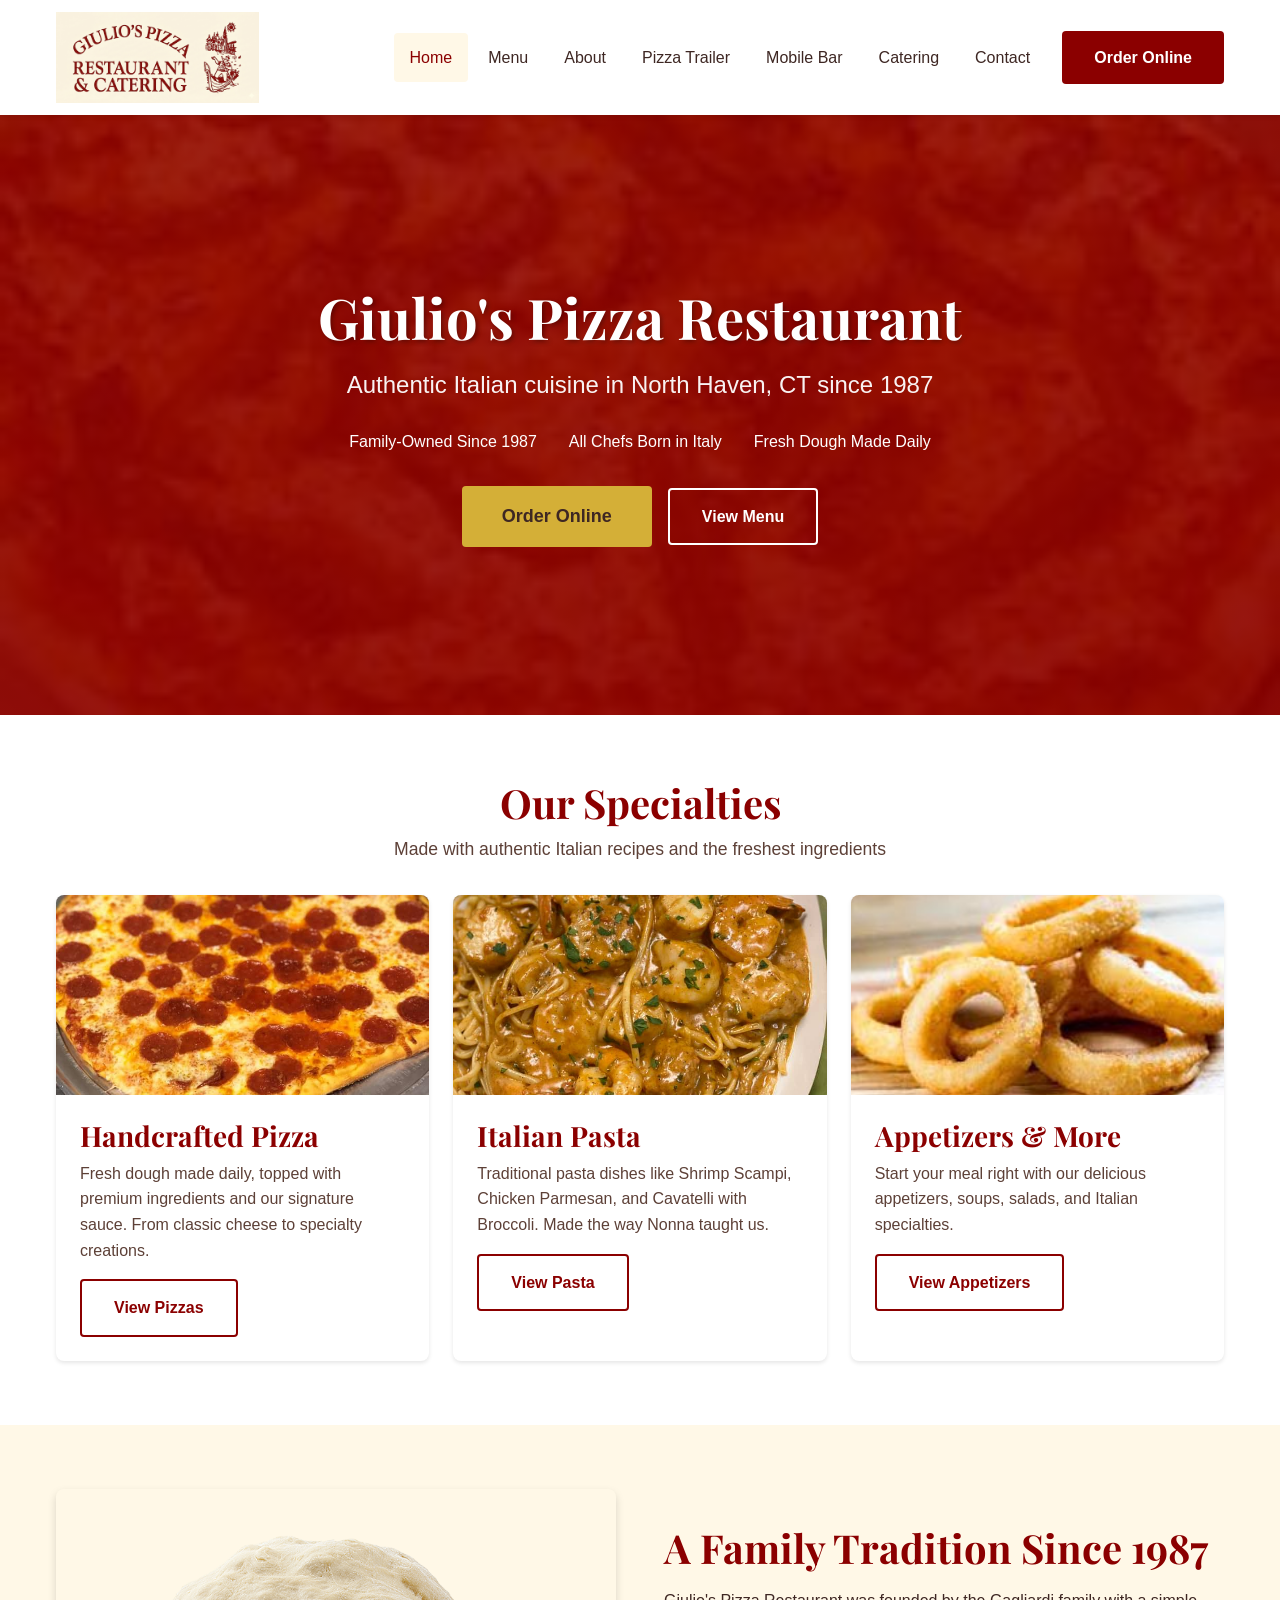
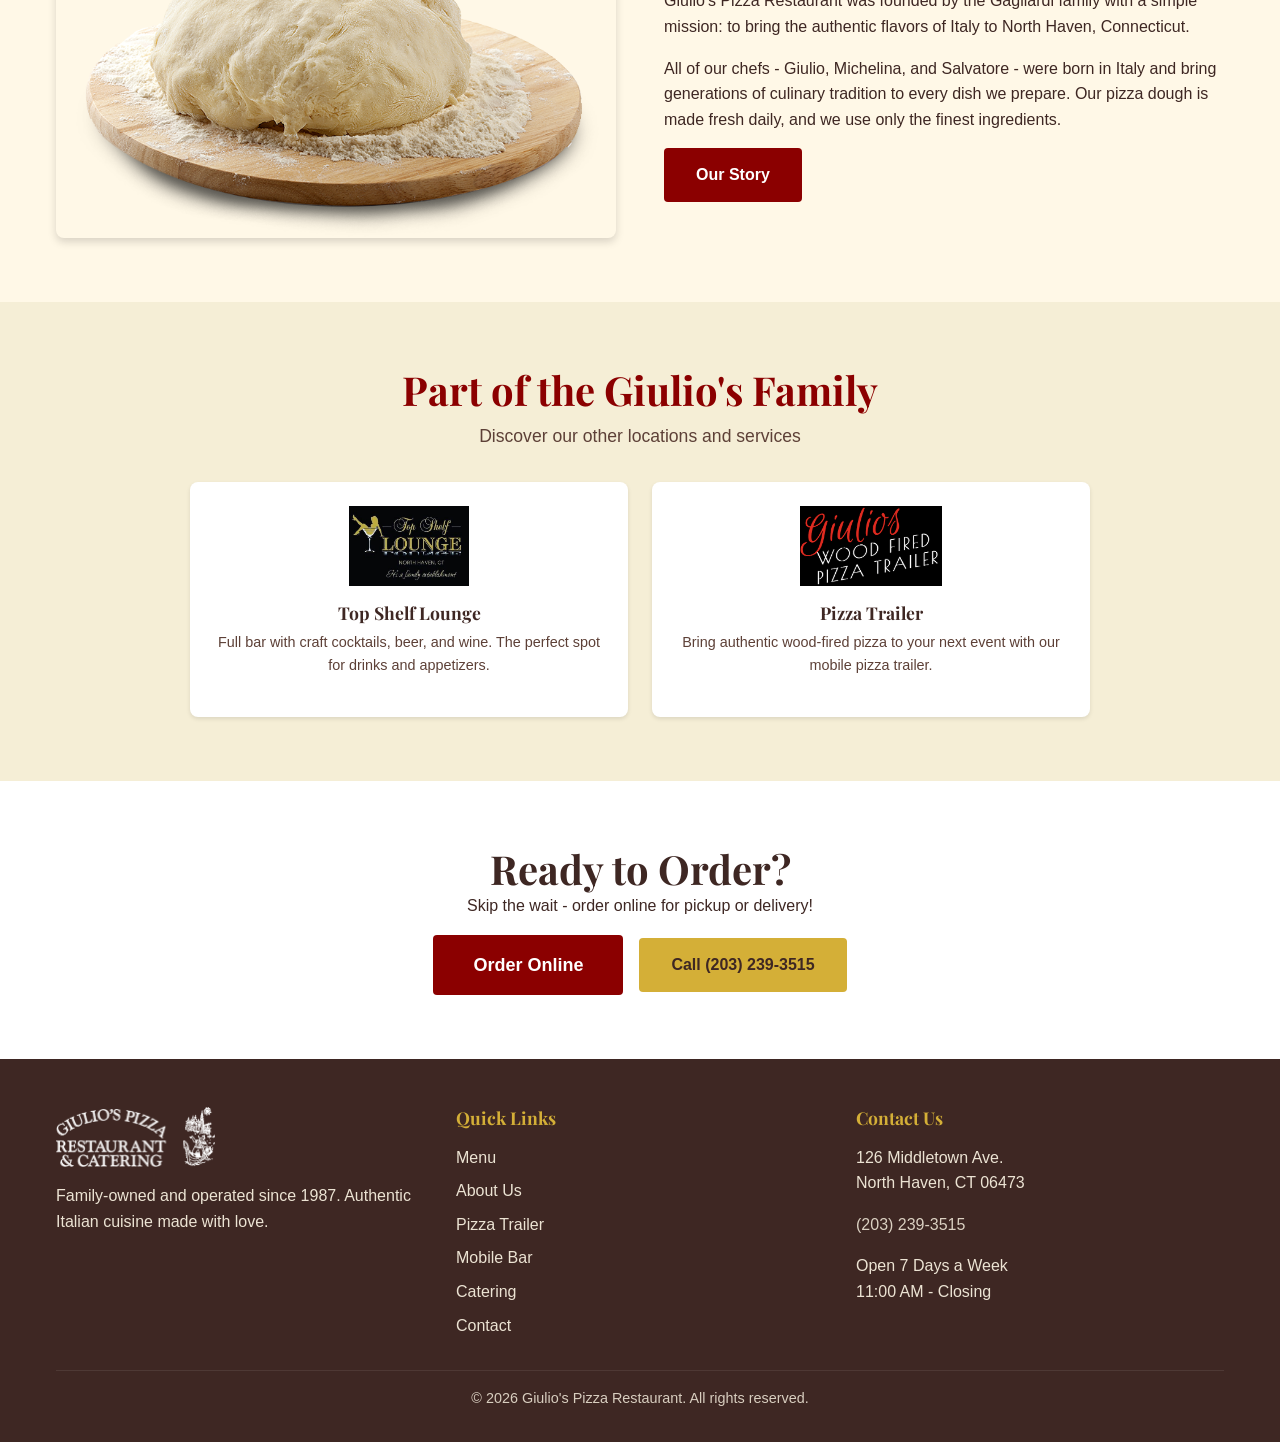
==== commit 63e162aa: "Remove Temple Grill card and use Giulio's logo in footer The footer logo file held the Temple Grill " ====
--- a/index.html
+++ b/index.html
@@ -171,12 +171,6 @@
           <h3>Pizza Trailer</h3>
           <p>Bring authentic wood-fired pizza to your next event with our mobile pizza trailer.</p>
         </a>
-
-        <a href="#" class="partner-card">
-          <img src="images/top-shelf-lounge-north-haven-ct.jpg" alt="Temple Grill" style="object-fit: cover; height: 80px; width: auto;">
-          <h3>Temple Grill</h3>
-          <p>American grill favorites with the same quality and family service you expect.</p>
-        </a>
       </div>
     </div>
   </section>
--- a/css/styles.css
+++ b/css/styles.css
@@ -469,7 +469,9 @@
 
 @media (min-width: 768px) {
   .partner-grid {
-    grid-template-columns: repeat(3, 1fr);
+    grid-template-columns: repeat(2, 1fr);
+    max-width: 900px;
+    margin: 0 auto;
   }
 }
 
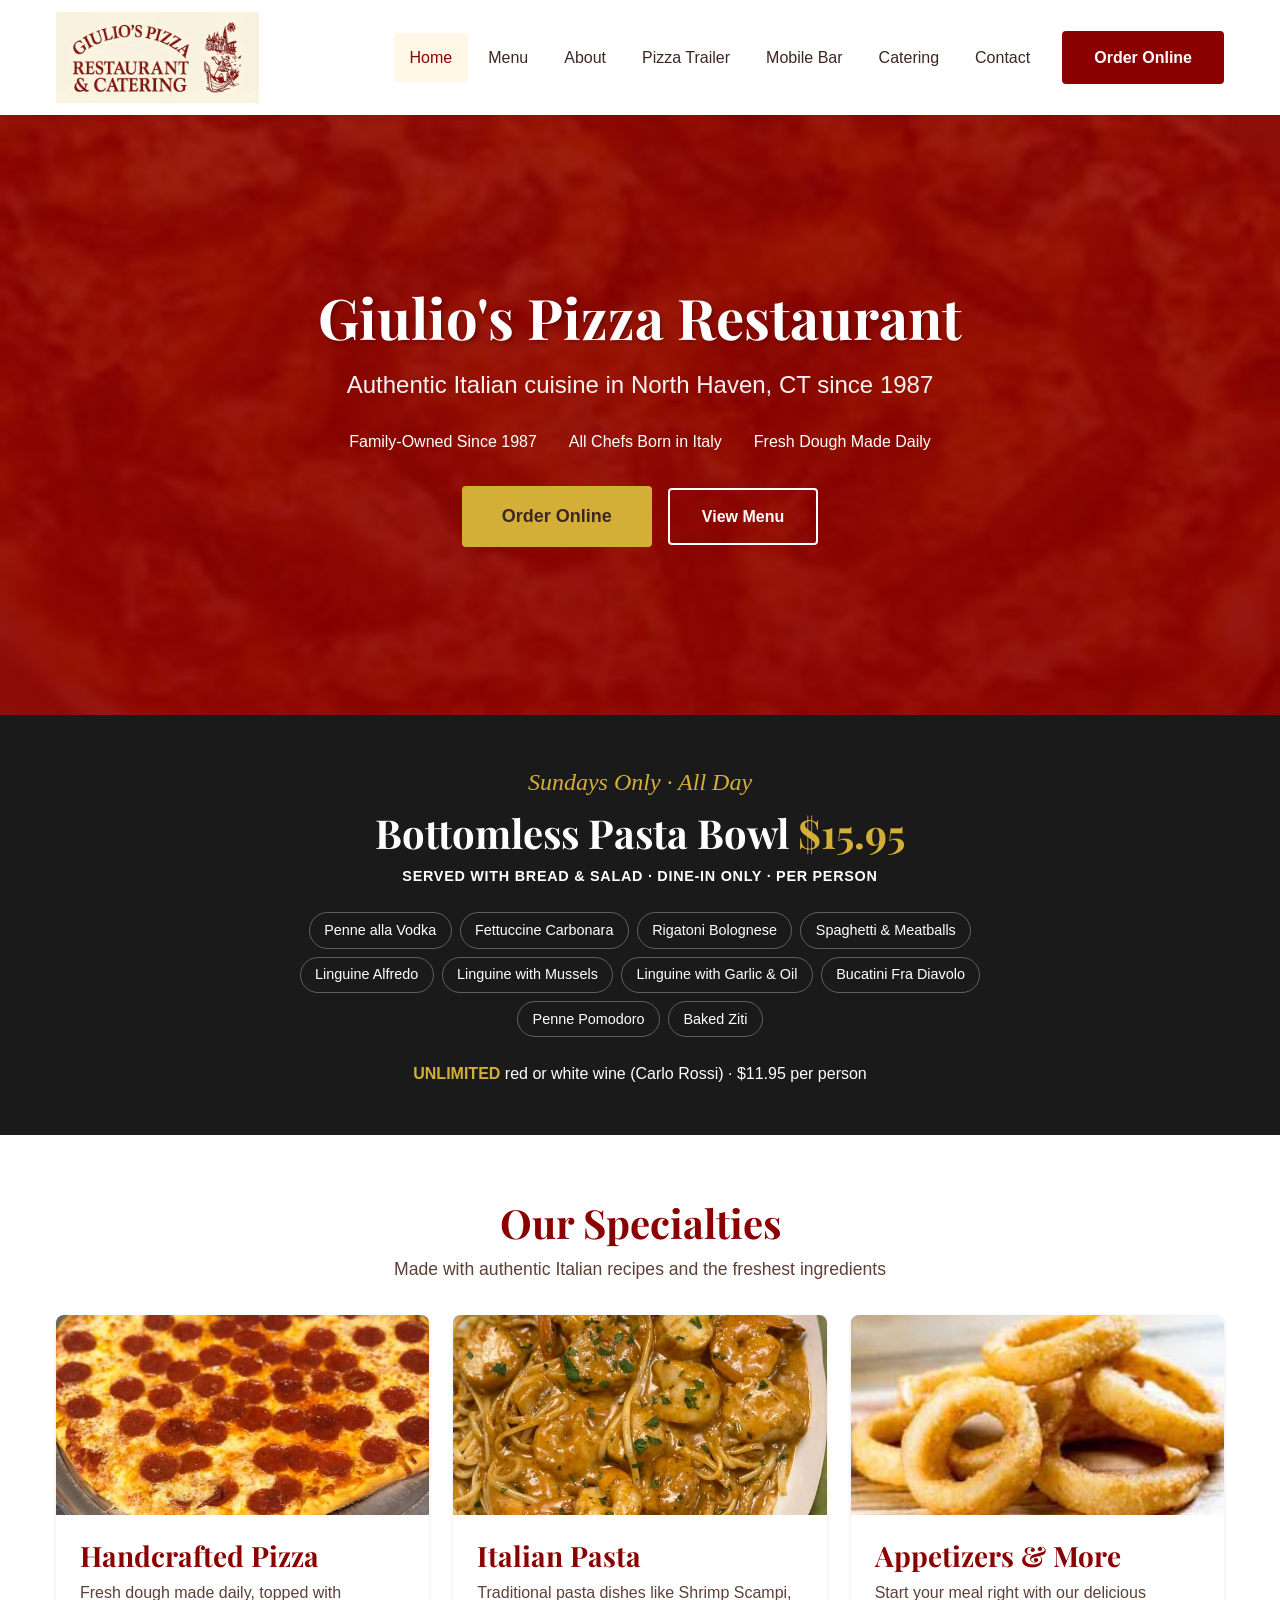
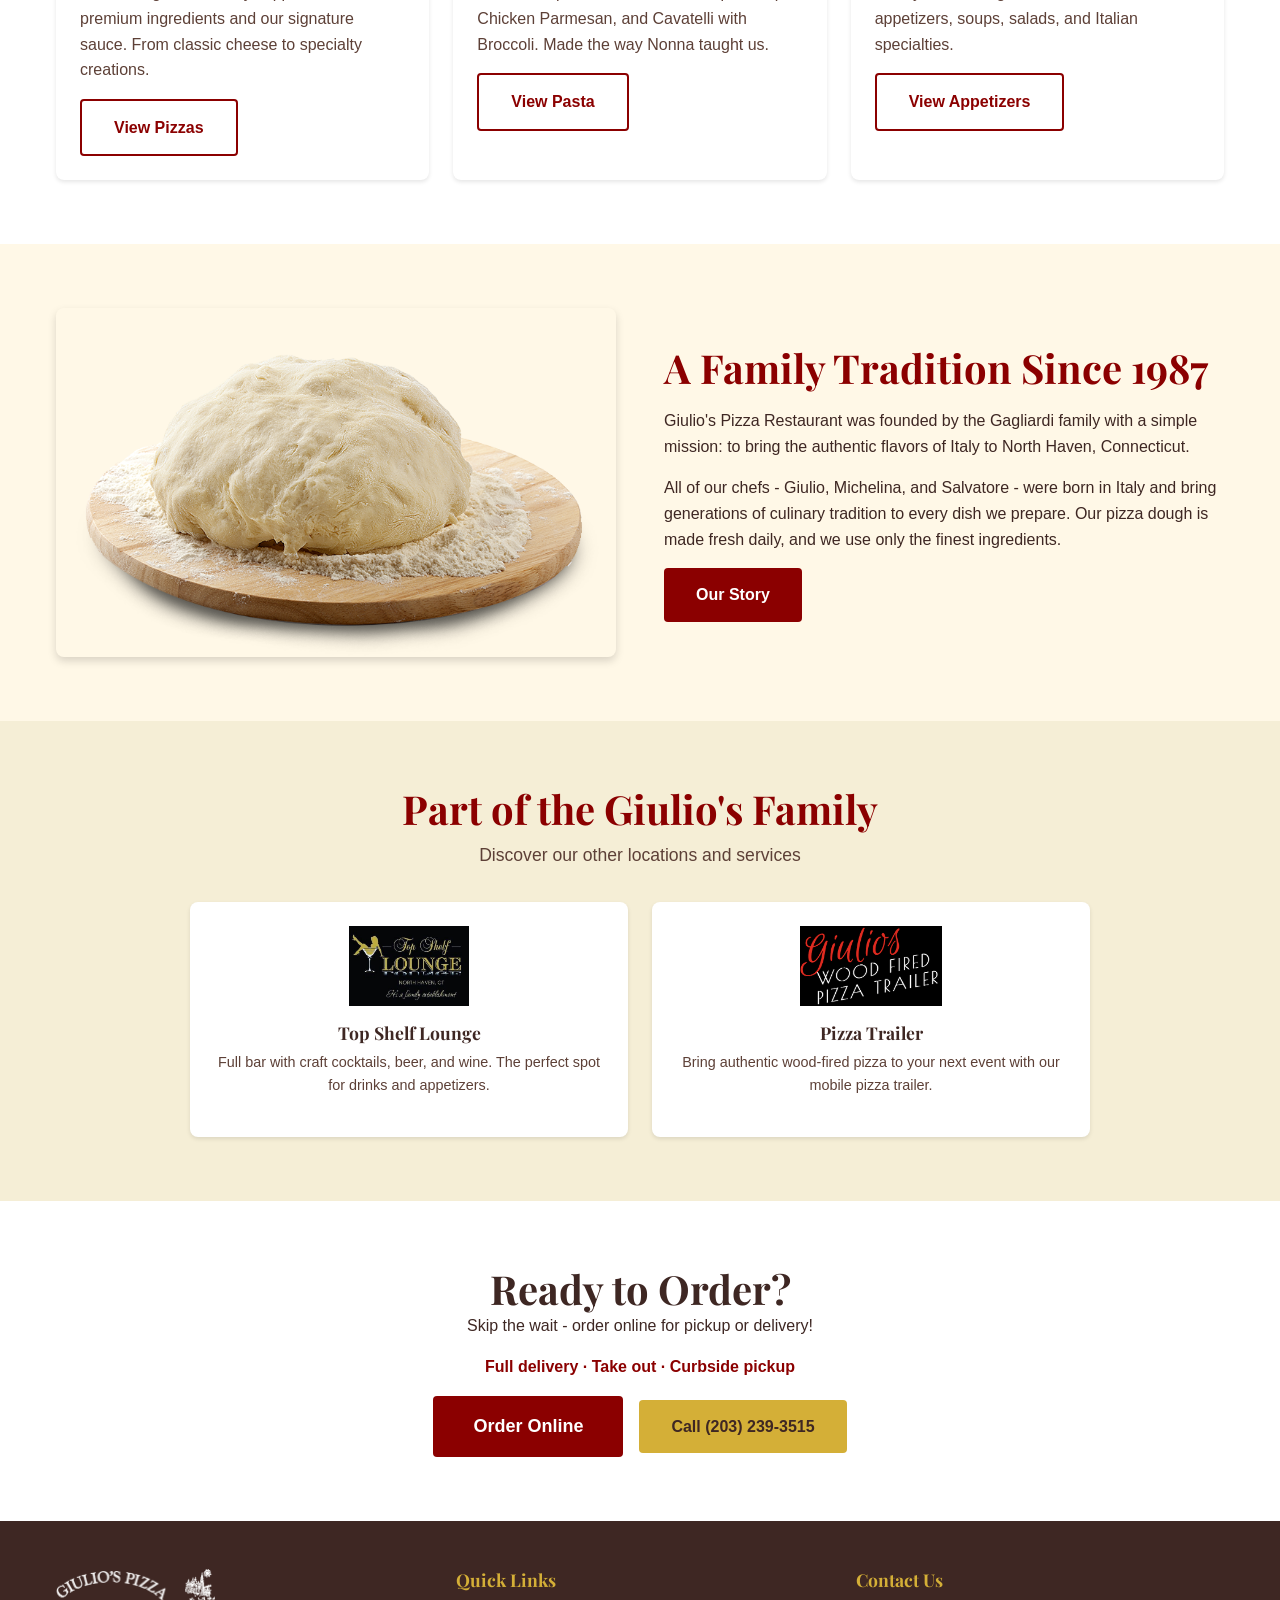
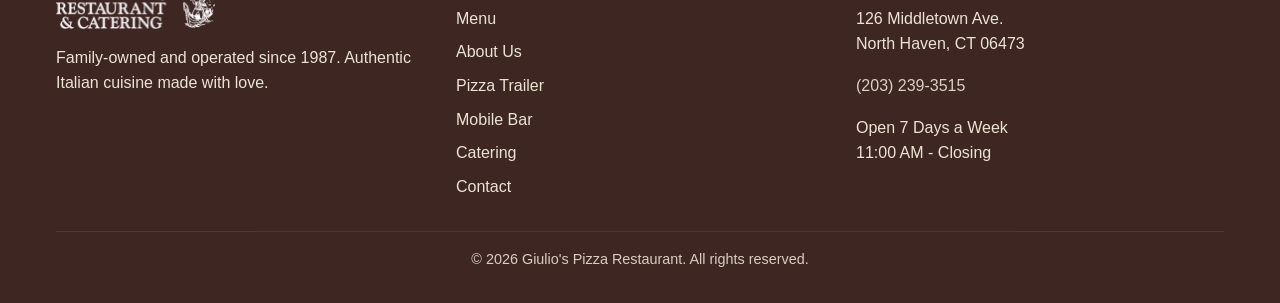
==== commit d9f28d4a: "Add Sunday bottomless pasta special and service options Homepage section and menu callout for the Su" ====
--- a/index.html
+++ b/index.html
@@ -97,6 +97,28 @@
     </div>
   </section>
 
+  <!-- Sunday Special -->
+  <section class="sunday-special" id="sunday-special">
+    <div class="container">
+      <p class="sunday-kicker">Sundays Only &middot; All Day</p>
+      <h2>Bottomless Pasta Bowl <span class="sunday-price">$15.95</span></h2>
+      <p class="sunday-terms">Served with bread &amp; salad &middot; Dine-in only &middot; Per person</p>
+      <ul class="sunday-pastas">
+        <li>Penne alla Vodka</li>
+        <li>Fettuccine Carbonara</li>
+        <li>Rigatoni Bolognese</li>
+        <li>Spaghetti &amp; Meatballs</li>
+        <li>Linguine Alfredo</li>
+        <li>Linguine with Mussels</li>
+        <li>Linguine with Garlic &amp; Oil</li>
+        <li>Bucatini Fra Diavolo</li>
+        <li>Penne Pomodoro</li>
+        <li>Baked Ziti</li>
+      </ul>
+      <p class="sunday-wine"><strong>Unlimited</strong> red or white wine (Carlo Rossi) &middot; $11.95 per person</p>
+    </div>
+  </section>
+
   <!-- Featured Menu Section -->
   <section class="section featured">
     <div class="container">
@@ -180,6 +202,7 @@
     <div class="container">
       <h2>Ready to Order?</h2>
       <p>Skip the wait - order online for pickup or delivery!</p>
+      <p class="service-options">Full delivery &middot; Take out &middot; Curbside pickup</p>
       <div class="hero-cta mt-2">
         <a href="https://slicelife.com/restaurants/ct/north-haven/06473/giulio-s-pizza-restaurant/menu" class="btn btn-primary btn-lg" target="_blank" rel="noopener">Order Online</a>
         <a href="tel:203-239-3515" class="btn btn-secondary">Call (203) 239-3515</a>
--- a/css/styles.css
+++ b/css/styles.css
@@ -1100,3 +1100,89 @@
   outline: 2px solid var(--color-primary);
   outline-offset: 2px;
 }
+
+/* Sunday Special */
+.sunday-special {
+  background-color: var(--color-black);
+  color: var(--color-white);
+  text-align: center;
+  padding: 3rem 0;
+}
+
+.sunday-kicker {
+  font-family: var(--font-heading);
+  font-style: italic;
+  font-size: 1.5rem;
+  color: var(--color-gold);
+  margin-bottom: 0.5rem;
+}
+
+.sunday-special h2 {
+  color: var(--color-white);
+  font-size: clamp(1.75rem, 5vw, 2.5rem);
+  margin-bottom: 0.5rem;
+}
+
+.sunday-price {
+  color: var(--color-gold);
+  white-space: nowrap;
+}
+
+.sunday-terms {
+  text-transform: uppercase;
+  letter-spacing: 0.05em;
+  font-size: 0.9rem;
+  font-weight: 600;
+  margin-bottom: 1.5rem;
+}
+
+.sunday-pastas {
+  list-style: none;
+  padding: 0;
+  margin: 0 auto 1.5rem;
+  max-width: 760px;
+  display: flex;
+  flex-wrap: wrap;
+  justify-content: center;
+  gap: 0.5rem;
+}
+
+.sunday-pastas li {
+  border: 1px solid rgba(255, 255, 255, 0.3);
+  border-radius: 999px;
+  padding: 0.35rem 0.9rem;
+  font-size: 0.9rem;
+}
+
+.sunday-wine {
+  margin: 0;
+  font-size: 1rem;
+}
+
+.sunday-wine strong {
+  color: var(--color-gold);
+  text-transform: uppercase;
+}
+
+.sunday-callout {
+  background-color: var(--color-cream-dark);
+  border-left: 4px solid var(--color-primary);
+  border-radius: 4px;
+  padding: 1rem 1.25rem;
+  margin-bottom: 1.5rem;
+}
+
+.sunday-callout strong {
+  color: var(--color-primary);
+}
+
+.sunday-callout p {
+  margin: 0.5rem 0 0;
+  font-size: 0.95rem;
+}
+
+.service-options {
+  font-weight: 600;
+  color: var(--color-primary);
+  margin-top: 0.25rem;
+}
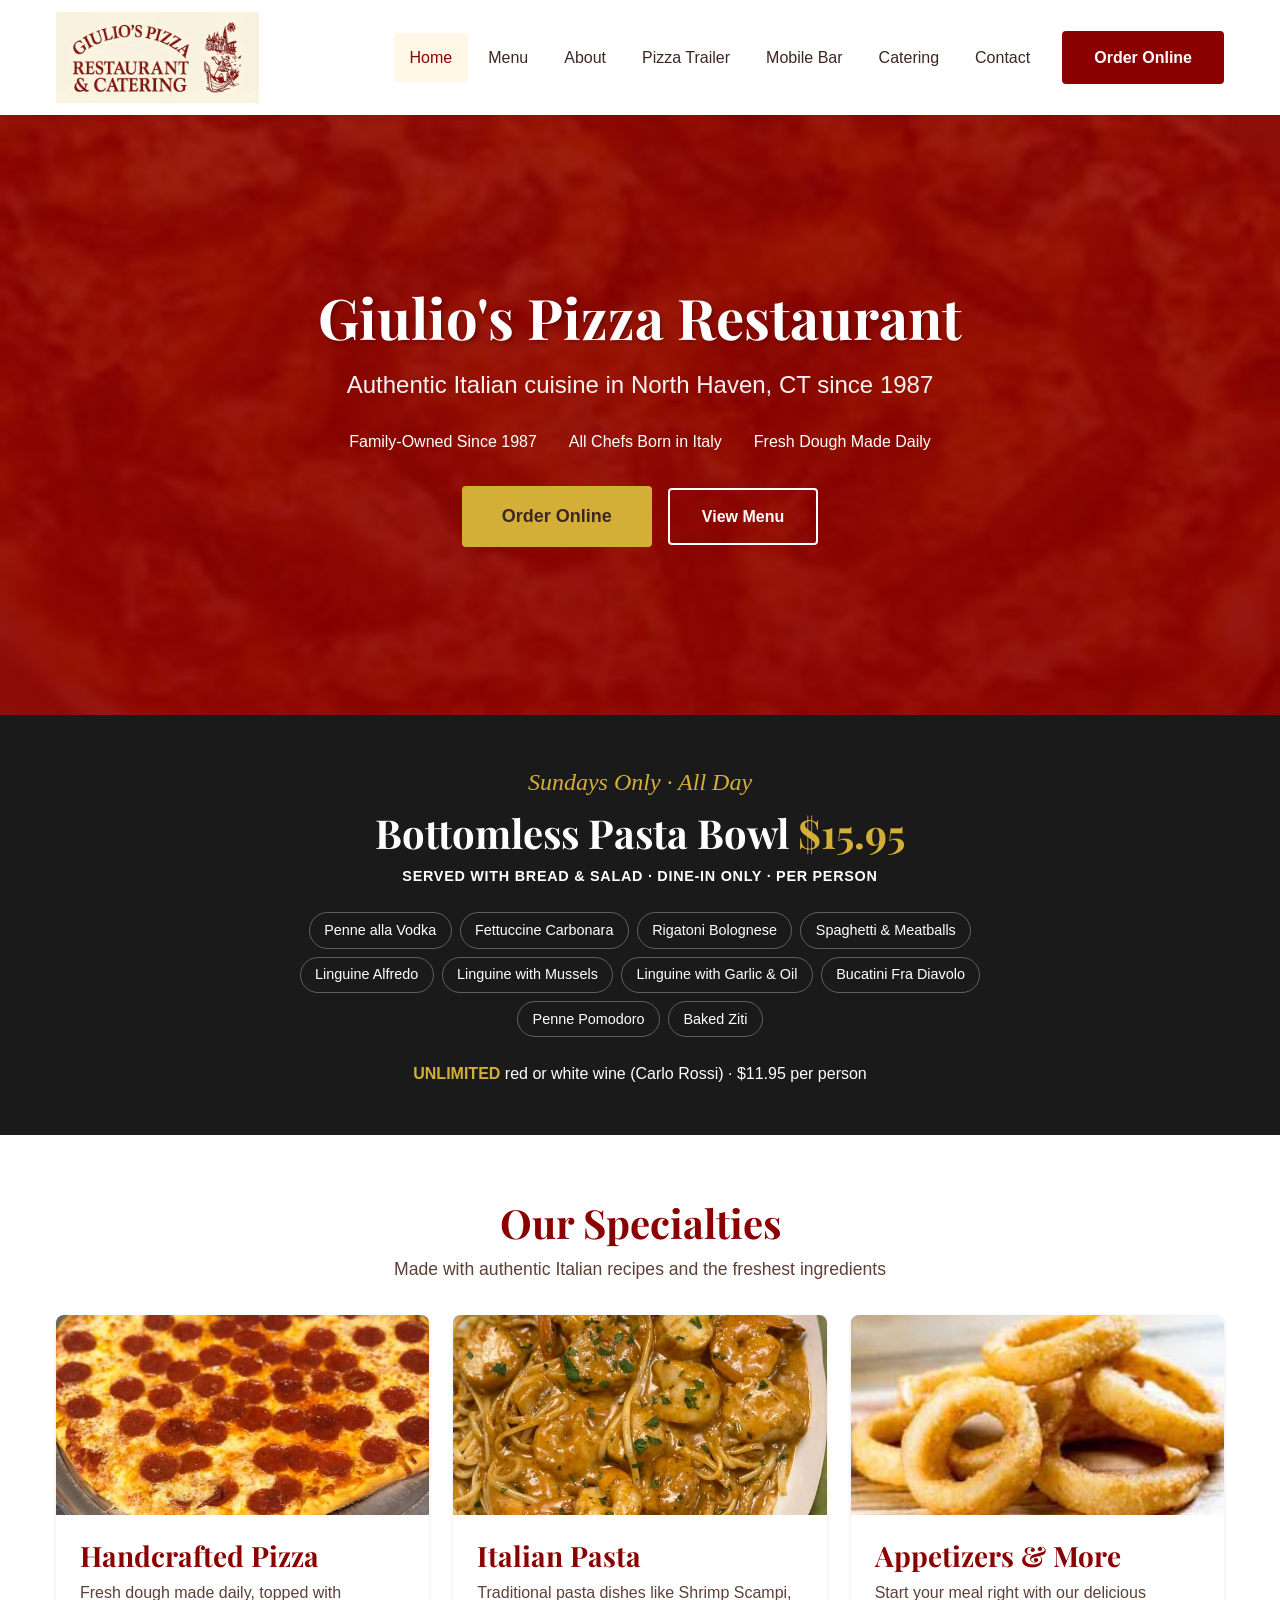
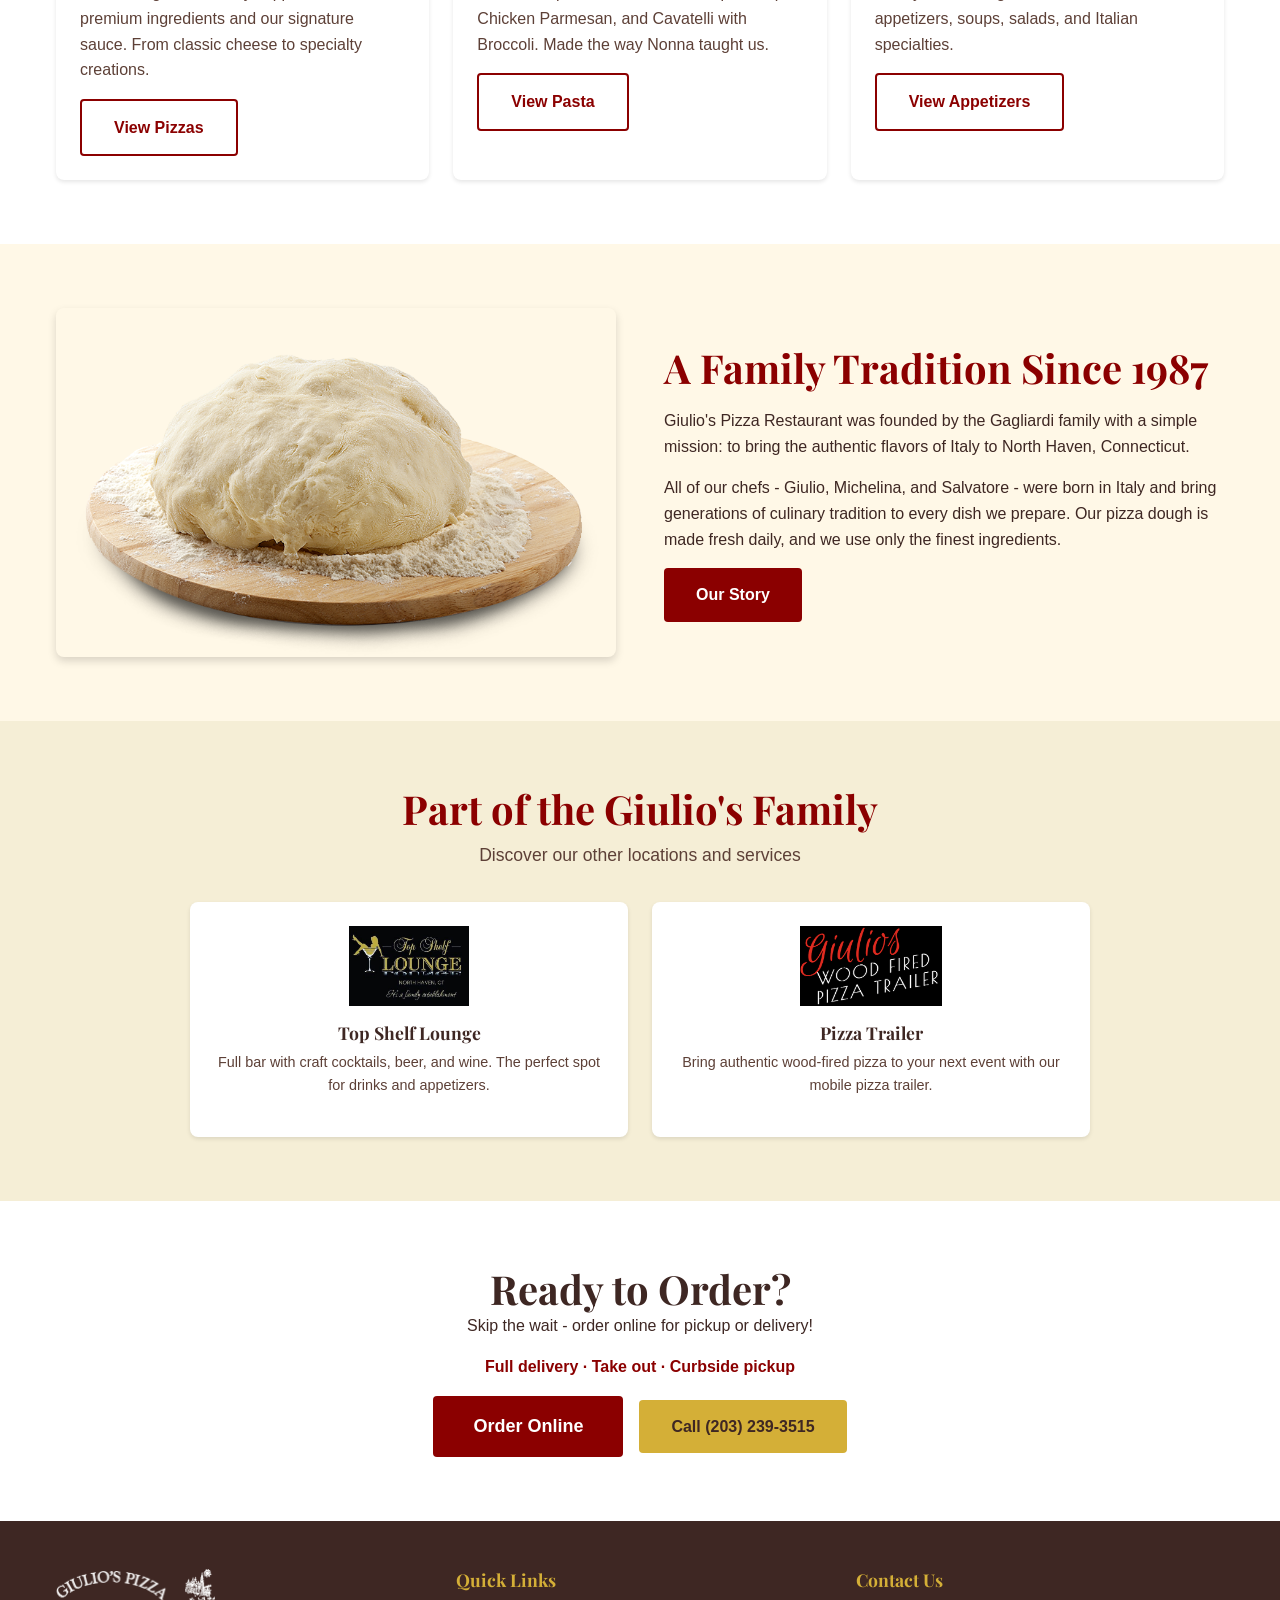
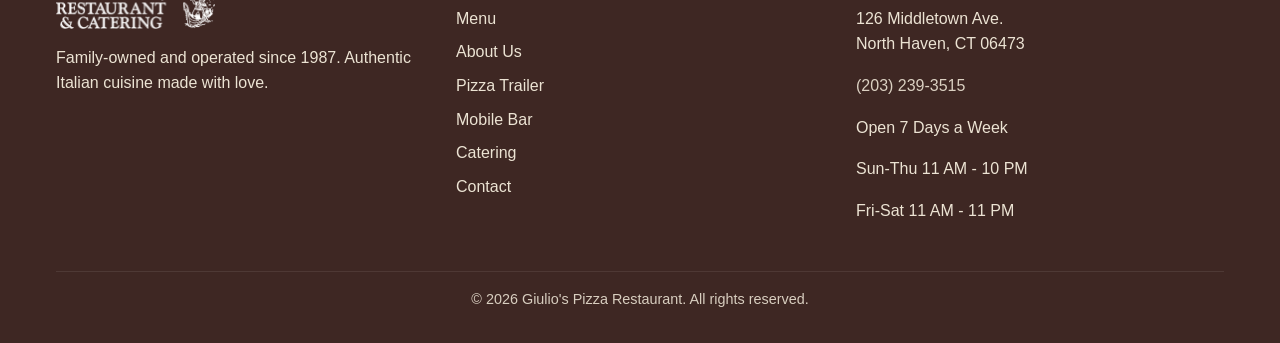
==== commit b580b9d0: "Launch prep: clean URLs, legacy redirects, working catering form, SEO files - vercel.json: cleanUrls" ====
--- a/index.html
+++ b/index.html
@@ -9,8 +9,8 @@
   <!-- Open Graph -->
   <meta property="og:title" content="Giulio's Pizza Restaurant - Authentic Italian Food in North Haven, CT">
   <meta property="og:description" content="Family-owned since 1987. All chefs born in Italy. Fresh dough made daily. Pizza, pasta, Italian specialties & more.">
-  <meta property="og:image" content="images/bacon-pizza-north-haven-ct.jpg">
-  <meta property="og:url" content="https://giuliospizza.com">
+  <meta property="og:image" content="https://giuliospizza.com/images/bacon-pizza-north-haven-ct.jpg">
+  <meta property="og:url" content="https://giuliospizza.com/">
   <meta property="og:type" content="restaurant">
 
   <title>Giulio's Pizza Restaurant | Authentic Italian Food | North Haven, CT</title>
@@ -18,7 +18,7 @@
   <link rel="preconnect" href="https://fonts.googleapis.com">
   <link rel="preconnect" href="https://fonts.gstatic.com" crossorigin>
   <link href="https://fonts.googleapis.com/css2?family=Playfair+Display:wght@400;600;700&display=swap" rel="stylesheet">
-  <link rel="stylesheet" href="css/styles.css">
+  <link rel="stylesheet" href="/css/styles.css">
 
   <!-- Schema.org Restaurant Markup -->
   <script type="application/ld+json">
@@ -26,7 +26,7 @@
     "@context": "https://schema.org",
     "@type": "Restaurant",
     "name": "Giulio's Pizza Restaurant",
-    "image": "images/giulios-pizza-restaurant-logo.png",
+    "image": "https://giuliospizza.com/images/giulios-pizza-restaurant-logo.png",
     "address": {
       "@type": "PostalAddress",
       "streetAddress": "126 Middletown Ave.",
@@ -39,24 +39,34 @@
     "url": "https://giuliospizza.com",
     "servesCuisine": ["Italian", "Pizza"],
     "priceRange": "$$",
-    "openingHoursSpecification": {
-      "@type": "OpeningHoursSpecification",
-      "dayOfWeek": ["Monday", "Tuesday", "Wednesday", "Thursday", "Friday", "Saturday", "Sunday"],
-      "opens": "11:00",
-      "closes": "22:00"
-    },
-    "menu": "https://giuliospizza.com/menu.html",
-    "acceptsReservations": "Yes",
+    "openingHoursSpecification": [
+      {
+        "@type": "OpeningHoursSpecification",
+        "dayOfWeek": ["Sunday", "Monday", "Tuesday", "Wednesday", "Thursday"],
+        "opens": "11:00",
+        "closes": "22:00"
+      },
+      {
+        "@type": "OpeningHoursSpecification",
+        "dayOfWeek": ["Friday", "Saturday"],
+        "opens": "11:00",
+        "closes": "23:00"
+      }
+    ],
+    "menu": "https://giuliospizza.com/menu/",
     "foundingDate": "1987"
   }
   </script>
+  <link rel="canonical" href="https://giuliospizza.com/">
+  <link rel="icon" type="image/png" sizes="32x32" href="/favicon-32x32.png">
+  <link rel="apple-touch-icon" sizes="180x180" href="/apple-touch-icon.png">
 </head>
 <body>
   <!-- Header -->
   <header class="header">
     <div class="header-inner">
-      <a href="index.html" class="logo">
-        <img src="images/giulios-web.png" alt="Giulio's Pizza Restaurant">
+      <a href="/" class="logo">
+        <img src="/images/giulios-web.png" alt="Giulio's Pizza Restaurant">
       </a>
 
       <button class="nav-toggle" aria-label="Toggle navigation" aria-expanded="false">
@@ -67,13 +77,13 @@
 
       <nav class="nav" id="main-nav">
         <ul class="nav-list">
-          <li><a href="index.html" class="nav-link active">Home</a></li>
-          <li><a href="menu.html" class="nav-link">Menu</a></li>
-          <li><a href="about.html" class="nav-link">About</a></li>
-          <li><a href="pizza-trailer.html" class="nav-link">Pizza Trailer</a></li>
-          <li><a href="mobile-bar.html" class="nav-link">Mobile Bar</a></li>
-          <li><a href="catering.html" class="nav-link">Catering</a></li>
-          <li><a href="contact.html" class="nav-link">Contact</a></li>
+          <li><a href="/" class="nav-link active">Home</a></li>
+          <li><a href="/menu/" class="nav-link">Menu</a></li>
+          <li><a href="/about/" class="nav-link">About</a></li>
+          <li><a href="/pizza-trailer/" class="nav-link">Pizza Trailer</a></li>
+          <li><a href="/mobile-bar/" class="nav-link">Mobile Bar</a></li>
+          <li><a href="/catering/" class="nav-link">Catering</a></li>
+          <li><a href="/contact/" class="nav-link">Contact</a></li>
         </ul>
         <a href="https://slicelife.com/restaurants/ct/north-haven/06473/giulio-s-pizza-restaurant/menu" class="btn btn-primary" target="_blank" rel="noopener">Order Online</a>
       </nav>
@@ -92,7 +102,7 @@
       </div>
       <div class="hero-cta">
         <a href="https://slicelife.com/restaurants/ct/north-haven/06473/giulio-s-pizza-restaurant/menu" class="btn btn-secondary btn-lg" target="_blank" rel="noopener">Order Online</a>
-        <a href="menu.html" class="btn btn-outline" style="border-color: white; color: white;">View Menu</a>
+        <a href="/menu/" class="btn btn-outline" style="border-color: white; color: white;">View Menu</a>
       </div>
     </div>
   </section>
@@ -129,29 +139,29 @@
 
       <div class="card-grid">
         <div class="card">
-          <img src="images/heart-shaped-pepperoni-pizza-valentines.jpg" alt="Fresh pepperoni pizza from Giulio's" class="card-img">
+          <img src="/images/heart-shaped-pepperoni-pizza-valentines.jpg" alt="Fresh pepperoni pizza from Giulio's" class="card-img">
           <div class="card-body">
             <h3 class="card-title">Handcrafted Pizza</h3>
             <p class="card-text">Fresh dough made daily, topped with premium ingredients and our signature sauce. From classic cheese to specialty creations.</p>
-            <a href="menu.html#pizza" class="btn btn-outline">View Pizzas</a>
+            <a href="/menu/#pizza" class="btn btn-outline">View Pizzas</a>
           </div>
         </div>
 
         <div class="card">
-          <img src="images/shrimp-scampi-linguine-north-haven.jpg" alt="Shrimp scampi pasta at Giulio's" class="card-img">
+          <img src="/images/shrimp-scampi-linguine-north-haven.jpg" alt="Shrimp scampi pasta at Giulio's" class="card-img">
           <div class="card-body">
             <h3 class="card-title">Italian Pasta</h3>
             <p class="card-text">Traditional pasta dishes like Shrimp Scampi, Chicken Parmesan, and Cavatelli with Broccoli. Made the way Nonna taught us.</p>
-            <a href="menu.html#pasta" class="btn btn-outline">View Pasta</a>
+            <a href="/menu/#pasta" class="btn btn-outline">View Pasta</a>
           </div>
         </div>
 
         <div class="card">
-          <img src="images/crispy-onion-rings-appetizer.jpg" alt="Crispy appetizers at Giulio's" class="card-img">
+          <img src="/images/crispy-onion-rings-appetizer.jpg" alt="Crispy appetizers at Giulio's" class="card-img">
           <div class="card-body">
             <h3 class="card-title">Appetizers & More</h3>
             <p class="card-text">Start your meal right with our delicious appetizers, soups, salads, and Italian specialties.</p>
-            <a href="menu.html#appetizers" class="btn btn-outline">View Appetizers</a>
+            <a href="/menu/#appetizers" class="btn btn-outline">View Appetizers</a>
           </div>
         </div>
       </div>
@@ -162,12 +172,12 @@
   <section class="section">
     <div class="container">
       <div class="about-preview">
-        <img src="images/fresh-homemade-pizza-dough.png" alt="Fresh homemade pizza dough at Giulio's" class="about-preview-img">
+        <img src="/images/fresh-homemade-pizza-dough.png" alt="Fresh homemade pizza dough at Giulio's" class="about-preview-img">
         <div class="about-preview-content">
           <h2>A Family Tradition Since 1987</h2>
           <p>Giulio's Pizza Restaurant was founded by the Gagliardi family with a simple mission: to bring the authentic flavors of Italy to North Haven, Connecticut.</p>
           <p>All of our chefs - Giulio, Michelina, and Salvatore - were born in Italy and bring generations of culinary tradition to every dish we prepare. Our pizza dough is made fresh daily, and we use only the finest ingredients.</p>
-          <a href="about.html" class="btn btn-primary">Our Story</a>
+          <a href="/about/" class="btn btn-primary">Our Story</a>
         </div>
       </div>
     </div>
@@ -182,14 +192,14 @@
       </div>
 
       <div class="partner-grid">
-        <a href="#" class="partner-card">
-          <img src="images/top-shelf-lounge-logo.jpg" alt="Top Shelf Lounge">
+        <a href="https://topshelfct.com/" class="partner-card">
+          <img src="/images/top-shelf-lounge-logo.jpg" alt="Top Shelf Lounge">
           <h3>Top Shelf Lounge</h3>
           <p>Full bar with craft cocktails, beer, and wine. The perfect spot for drinks and appetizers.</p>
         </a>
 
-        <a href="#" class="partner-card">
-          <img src="images/giulios-wood-fired-pizza-trailer-logo.png" alt="Giulio's Wood Fired Pizza Trailer">
+        <a href="/pizza-trailer/" class="partner-card">
+          <img src="/images/giulios-wood-fired-pizza-trailer-logo.png" alt="Giulio's Wood Fired Pizza Trailer">
           <h3>Pizza Trailer</h3>
           <p>Bring authentic wood-fired pizza to your next event with our mobile pizza trailer.</p>
         </a>
@@ -215,19 +225,19 @@
     <div class="container">
       <div class="footer-grid">
         <div class="footer-section">
-          <img src="images/giulios-pizza-logo-white.png" alt="Giulio's Pizza" class="footer-logo">
+          <img src="/images/giulios-pizza-logo-white.png" alt="Giulio's Pizza" class="footer-logo">
           <p>Family-owned and operated since 1987. Authentic Italian cuisine made with love.</p>
         </div>
 
         <div class="footer-section">
           <h4>Quick Links</h4>
           <div class="footer-links">
-            <a href="menu.html">Menu</a>
-            <a href="about.html">About Us</a>
-            <a href="pizza-trailer.html">Pizza Trailer</a>
-            <a href="mobile-bar.html">Mobile Bar</a>
-            <a href="catering.html">Catering</a>
-            <a href="contact.html">Contact</a>
+            <a href="/menu/">Menu</a>
+            <a href="/about/">About Us</a>
+            <a href="/pizza-trailer/">Pizza Trailer</a>
+            <a href="/mobile-bar/">Mobile Bar</a>
+            <a href="/catering/">Catering</a>
+            <a href="/contact/">Contact</a>
           </div>
         </div>
 
@@ -235,7 +245,9 @@
           <h4>Contact Us</h4>
           <p>126 Middletown Ave.<br>North Haven, CT 06473</p>
           <p><a href="tel:203-239-3515">(203) 239-3515</a></p>
-          <p>Open 7 Days a Week<br>11:00 AM - Closing</p>
+          <p>Open 7 Days a Week</p>
+          <p>Sun-Thu 11 AM - 10 PM</p>
+          <p>Fri-Sat 11 AM - 11 PM</p>
         </div>
       </div>
 
@@ -245,6 +257,6 @@
     </div>
   </footer>
 
-  <script src="js/main.js"></script>
+  <script src="/js/main.js"></script>
 </body>
 </html>
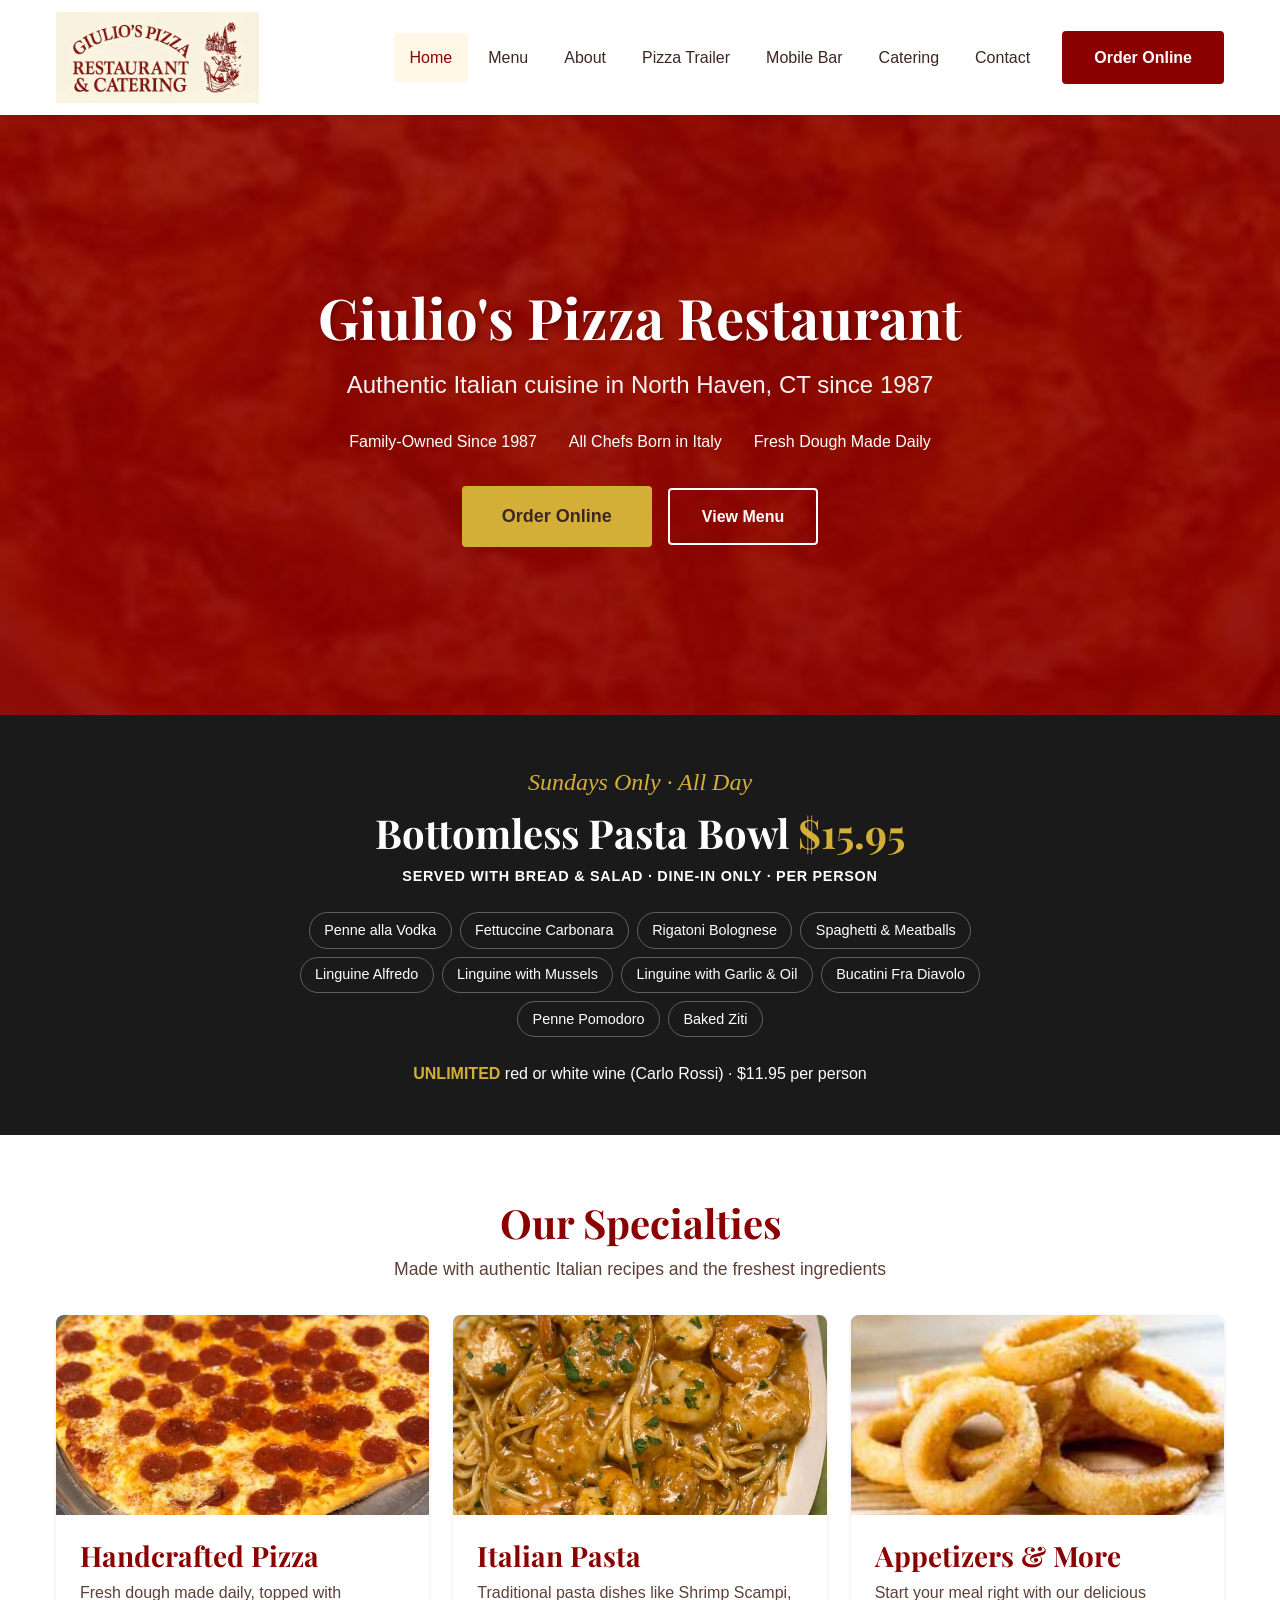
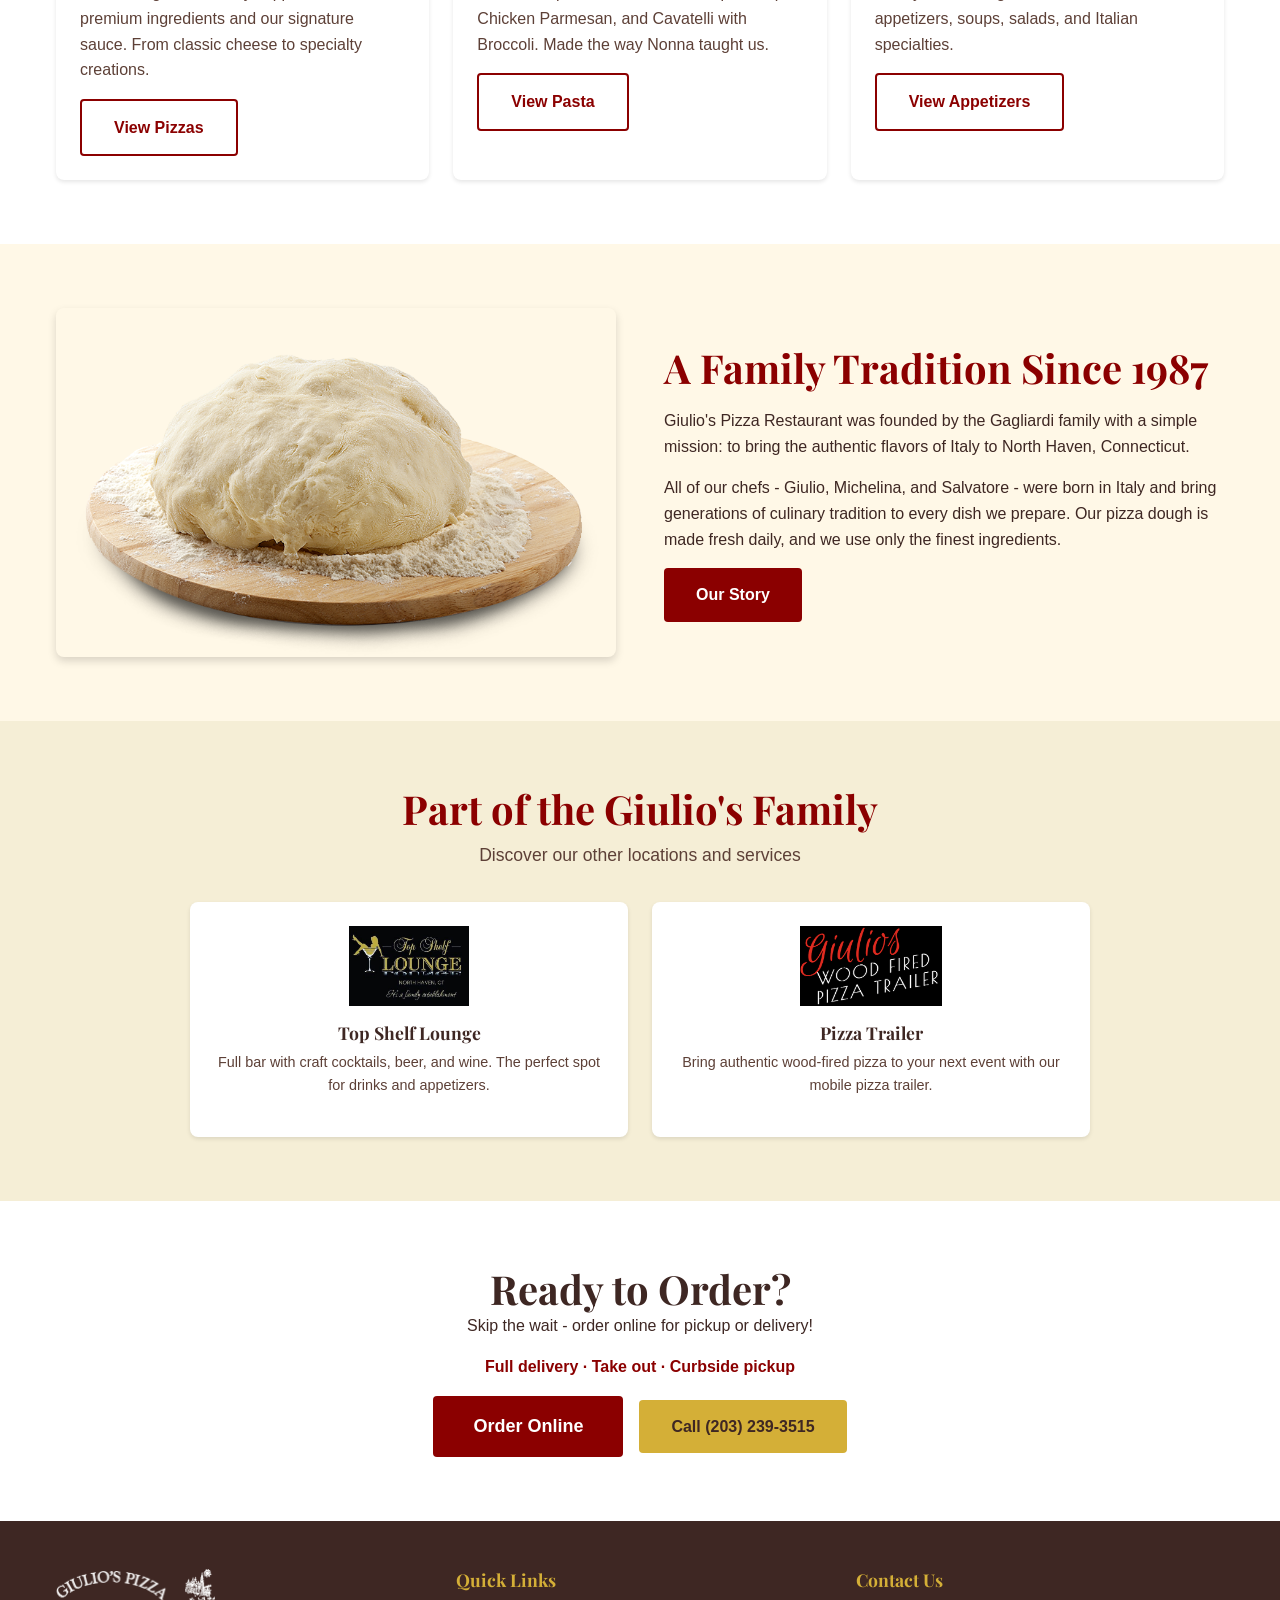
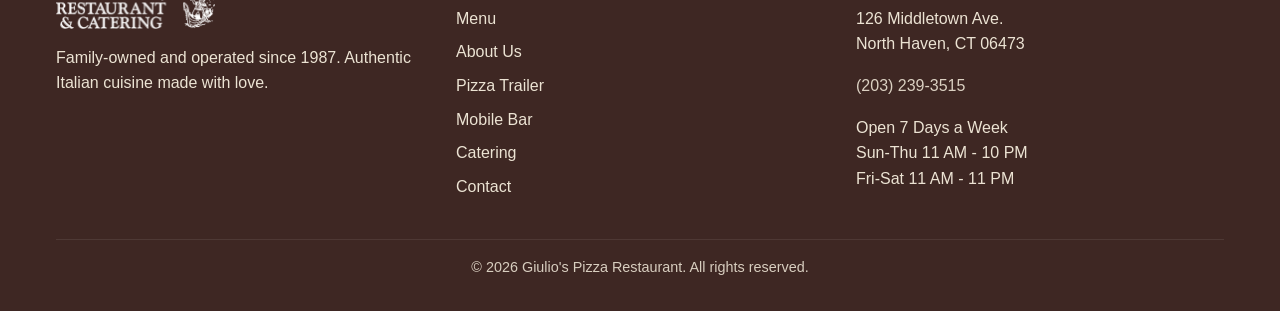
==== commit 283938e7: "Group hours lines in one paragraph so footer spacing matches the address Co-Authored-By: Claude Opus" ====
--- a/index.html
+++ b/index.html
@@ -245,9 +245,10 @@
           <h4>Contact Us</h4>
           <p>126 Middletown Ave.<br>North Haven, CT 06473</p>
           <p><a href="tel:203-239-3515">(203) 239-3515</a></p>
-          <p>Open 7 Days a Week</p>
-          <p>Sun-Thu 11 AM - 10 PM</p>
-          <p>Fri-Sat 11 AM - 11 PM</p>
+          <p>Open 7 Days a Week
+            <span class="hours-line">Sun-Thu 11 AM - 10 PM</span>
+            <span class="hours-line">Fri-Sat 11 AM - 11 PM</span>
+          </p>
         </div>
       </div>
 
--- a/css/styles.css
+++ b/css/styles.css
@@ -1186,3 +1186,8 @@
   color: var(--color-primary);
   margin-top: 0.25rem;
 }
+
+/* Hours lines (no <br>) */
+.hours-line {
+  display: block;
+}
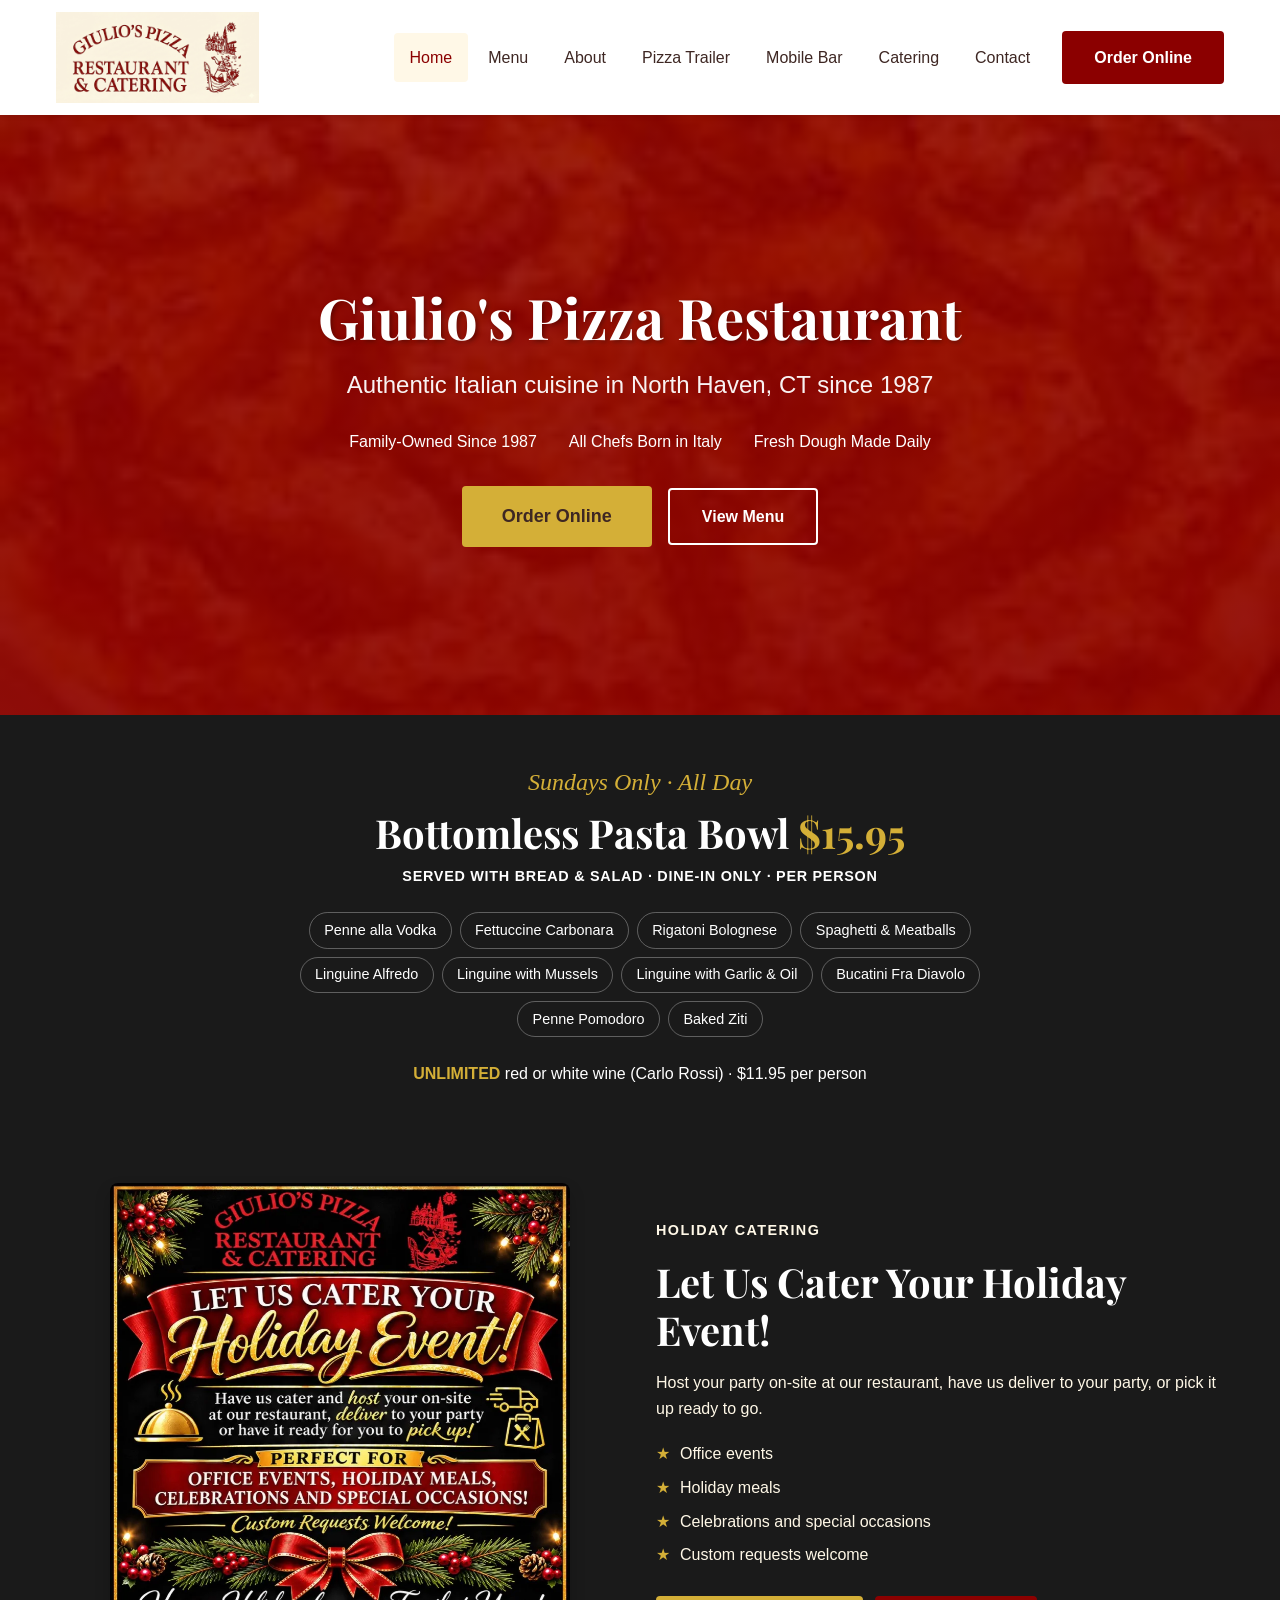
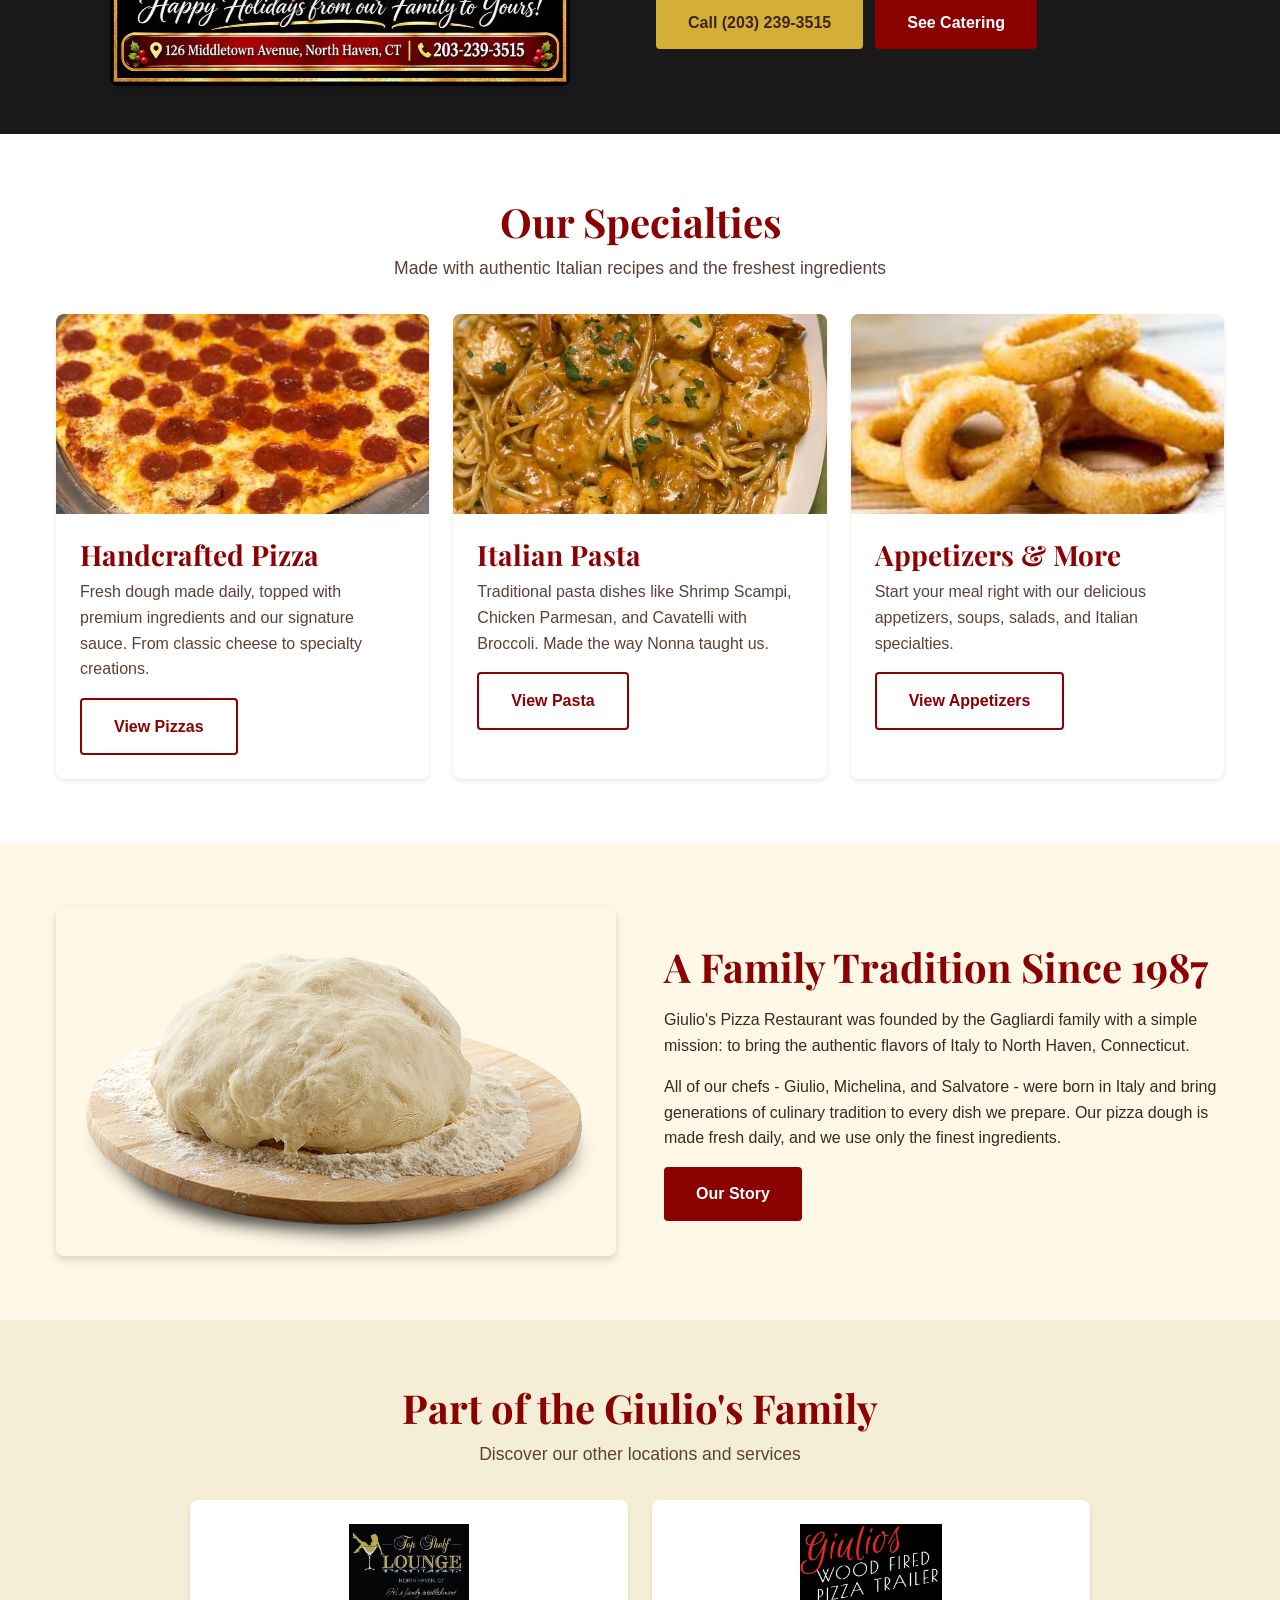
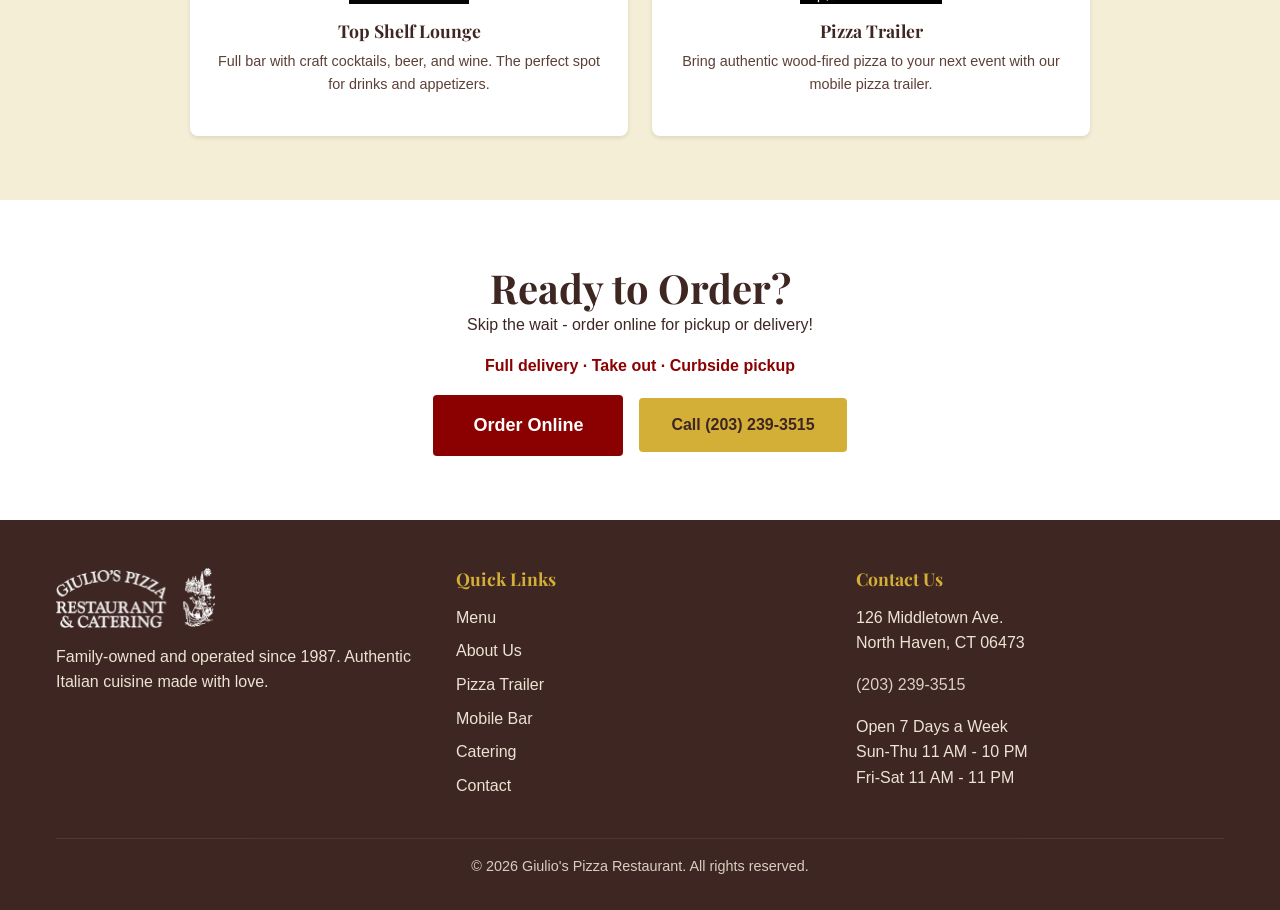
==== commit 8abe4f42: "Add holiday catering promo with flyer to homepage and catering page Co-Authored-By: Claude Opus 5.5 " ====
--- a/index.html
+++ b/index.html
@@ -60,6 +60,31 @@
   <link rel="canonical" href="https://giuliospizza.com/">
   <link rel="icon" type="image/png" sizes="32x32" href="/favicon-32x32.png">
   <link rel="apple-touch-icon" sizes="180x180" href="/apple-touch-icon.png">
+  <!-- Google tag (GA4). Only loads on the real domain, so vercel.app previews don't count. -->
+  <script>
+    if (/(^|\.)giuliospizza\.com$/.test(location.hostname)) {
+      var s = document.createElement('script');
+      s.async = true;
+      s.src = 'https://www.googletagmanager.com/gtag/js?id=G-N0ZSSKEKVT';
+      document.head.appendChild(s);
+    }
+    window.dataLayer = window.dataLayer || [];
+    function gtag(){dataLayer.push(arguments);}
+    gtag('js', new Date());
+    gtag('config', 'G-N0ZSSKEKVT');
+    // Call taps and online-order taps (Slice, EZCater) are the site's leads.
+    document.addEventListener('click', function(e) {
+      var a = e.target.closest && e.target.closest('a[href]');
+      if (!a) return;
+      var area = a.closest('header, footer');
+      var where = area ? area.tagName.toLowerCase() : 'content';
+      if (a.href.indexOf('tel:') === 0) {
+        gtag('event', 'click_to_call', { link_location: where });
+      } else if (/slicelife\.com|ezcater\.com/.test(a.hostname)) {
+        gtag('event', 'click_to_order', { link_location: where, order_service: a.hostname.indexOf('ezcater') > -1 ? 'ezcater' : 'slice' });
+      }
+    });
+  </script>
 </head>
 <body>
   <!-- Header -->
@@ -129,6 +154,28 @@
     </div>
   </section>
 
+  <!-- Holiday Catering Promo (seasonal: remove after the holidays) -->
+  <section class="holiday-promo" id="holiday-catering">
+    <div class="container holiday-promo-inner">
+      <img src="/images/holiday-catering-north-haven-ct.webp" width="900" height="984" loading="lazy" alt="Giulio's Pizza holiday catering flyer: let us cater your holiday event, on-site, delivery or pick up">
+      <div>
+        <p class="holiday-promo-kicker">Holiday Catering</p>
+        <h2>Let Us Cater Your Holiday Event!</h2>
+        <p>Host your party on-site at our restaurant, have us deliver to your party, or pick it up ready to go.</p>
+        <ul>
+          <li>Office events</li>
+          <li>Holiday meals</li>
+          <li>Celebrations and special occasions</li>
+          <li>Custom requests welcome</li>
+        </ul>
+        <div class="holiday-promo-buttons">
+          <a href="tel:203-239-3515" class="btn btn-secondary">Call (203) 239-3515</a>
+          <a href="/catering/" class="btn btn-primary">See Catering</a>
+        </div>
+      </div>
+    </div>
+  </section>
+
   <!-- Featured Menu Section -->
   <section class="section featured">
     <div class="container">
--- a/css/styles.css
+++ b/css/styles.css
@@ -1191,3 +1191,65 @@
 .hours-line {
   display: block;
 }
+
+/* Holiday catering promo (seasonal; remove the .holiday-promo sections after the holidays) */
+.holiday-promo {
+  background-color: var(--color-black);
+  color: var(--color-white);
+  padding: 3rem 0;
+}
+.holiday-promo-inner {
+  display: grid;
+  gap: 2rem;
+  align-items: center;
+}
+.holiday-promo img {
+  width: 100%;
+  max-width: 460px;
+  height: auto;
+  margin: 0 auto;
+  border-radius: 8px;
+  box-shadow: var(--shadow-lg);
+}
+.holiday-promo-kicker {
+  color: var(--color-gold);
+  text-transform: uppercase;
+  letter-spacing: 0.1em;
+  font-weight: 600;
+  font-size: 0.9rem;
+  margin-bottom: 0.5rem;
+}
+.holiday-promo h2 {
+  color: var(--color-white);
+  margin-bottom: 1rem;
+}
+.holiday-promo p {
+  color: var(--color-cream);
+  margin-bottom: 1rem;
+}
+.holiday-promo ul {
+  list-style: none;
+  padding: 0;
+  margin: 0 0 1.5rem;
+}
+.holiday-promo li {
+  color: var(--color-cream);
+  padding: 0.25rem 0 0.25rem 1.5rem;
+  position: relative;
+}
+.holiday-promo li::before {
+  content: "\2605";
+  color: var(--color-gold);
+  position: absolute;
+  left: 0;
+}
+.holiday-promo-buttons {
+  display: flex;
+  flex-wrap: wrap;
+  gap: 0.75rem;
+}
+@media (min-width: 768px) {
+  .holiday-promo-inner {
+    grid-template-columns: 1fr 1fr;
+  }
+}
